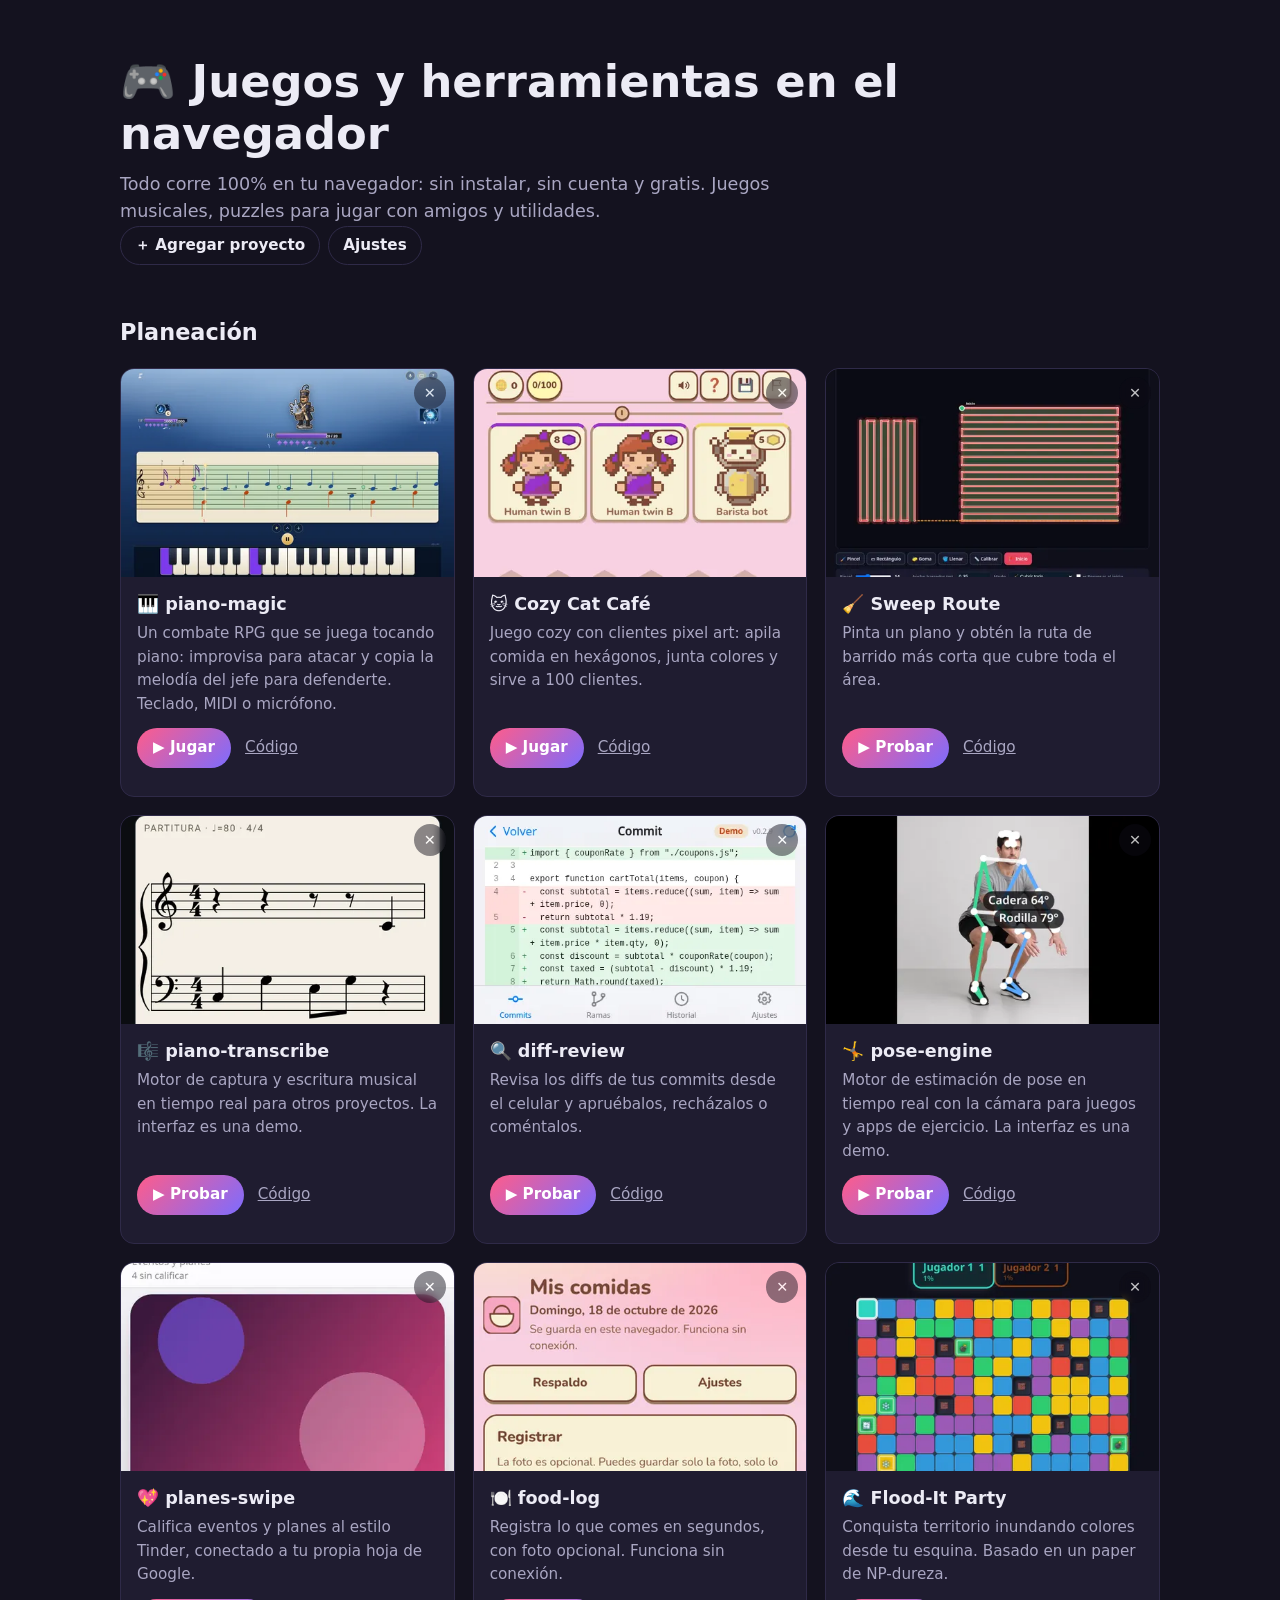
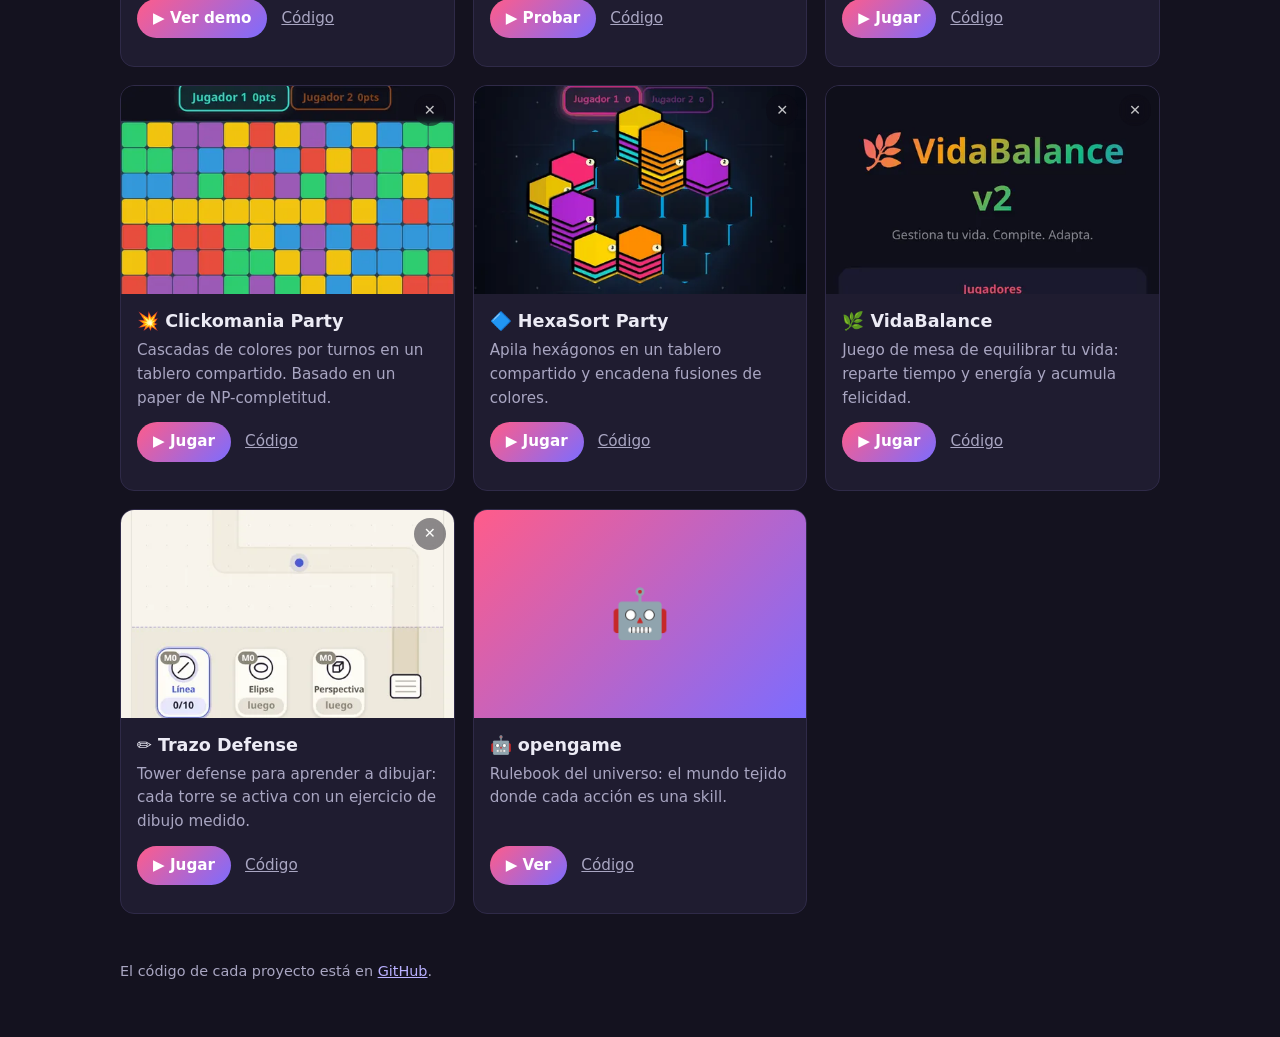
==== index.html @ 7845a895 "v20: Trono por stat y apps sin meta en Planeación" ====
<!DOCTYPE html>
<html lang="es" data-rangos="519 899 1199">
<head>
  <meta charset="utf-8">
  <meta name="viewport" content="width=device-width, initial-scale=1">
  <script>
    (function () {
      var partes = (document.documentElement.getAttribute("data-rangos") || "519 899 1199").split(/\s+/);
      var n = [];
      for (var i = 0; i < partes.length; i++) n.push(Number(partes[i]));
      var v = "completa";
      if (matchMedia("(max-width: " + n[0] + "px)").matches) v = "widget";
      else if (matchMedia("(max-width: " + n[1] + "px)").matches) v = "compacta";
      else if (matchMedia("(max-width: " + n[2] + "px)").matches) v = "media";
      document.documentElement.setAttribute("data-vista", v);
    })();
  </script>
  <script>
    (function () {
      try {
        if (localStorage.getItem("portafolio.v1.mazmorra") === "1") document.documentElement.classList.add("mazmorra");
      } catch (e) {}
    })();
  </script>
  <title>Juegos y herramientas gratis en el navegador</title>
  <meta name="description" content="Juegos y herramientas gratis en el navegador, sin instalar.">
  <link rel="canonical" href="https://juliangdeveloper.github.io/">
  <meta name="robots" content="index, follow">
  <meta name="theme-color" content="#14121f">
  <link rel="icon" href="favicon.svg" type="image/svg+xml">
  <link rel="icon" href="favicon-32.png" sizes="32x32" type="image/png">
  <link rel="apple-touch-icon" href="apple-touch-icon.png">
  <meta property="og:type" content="website">
  <meta property="og:locale" content="es_ES">
  <meta property="og:site_name" content="Juegos y herramientas en el navegador">
  <meta property="og:title" content="Juegos y herramientas gratis en el navegador">
  <meta property="og:description" content="Juegos y herramientas gratis en el navegador, sin instalar.">
  <meta property="og:url" content="https://juliangdeveloper.github.io/">
  <meta property="og:image" content="https://juliangdeveloper.github.io/og.jpg">
  <meta property="og:image:width" content="1200">
  <meta property="og:image:height" content="630">
  <meta property="og:image:alt" content="Juegos y herramientas en el navegador">
  <meta name="twitter:card" content="summary_large_image">
  <meta name="twitter:title" content="Juegos y herramientas gratis en el navegador">
  <meta name="twitter:description" content="Juegos y herramientas gratis en el navegador, sin instalar.">
  <meta name="twitter:image" content="https://juliangdeveloper.github.io/og.jpg">
  <link rel="stylesheet" href="styles.css?v=20">
  <script src="config.js?v=20" defer></script>
  <script src="portafolio.js?v=20" defer></script>
  <script src="proyecto.js?v=20" defer></script>
  <script src="aviso.js?v=20" defer></script>
  <script src="vistas.js?v=20" defer></script>
  <script src="mazmorra.js?v=20" defer></script>
  <script>if (window.top !== window.self) window.top.location.replace(location.href);</script>
</head>
<body>
  <header class="hero">
    <h1><span aria-hidden="true">🎮</span> Juegos y herramientas en el navegador</h1>
    <p>Todo corre 100% en tu navegador: sin instalar, sin cuenta y gratis. Juegos musicales, puzzles para jugar con amigos y utilidades.</p>
  </header>
  <main>
    <div class="fases">
    <section class="fase" data-fase="1" data-base aria-labelledby="fase-1">
      <h2 id="fase-1">Planeación</h2>
      <ul class="grid">
      <li class="card" data-app="piano-magic">
        <a class="thumb" href="/app/?app=piano-magic" tabindex="-1" aria-hidden="true"><img src="img/piano-magic.webp" alt="" width="480" height="300" loading="lazy" decoding="async"></a>
        <h3><span aria-hidden="true">🎹</span> piano-magic</h3>
        <p>Un combate RPG que se juega tocando piano: improvisa para atacar y copia la melodía del jefe para defenderte. Teclado, MIDI o micrófono.</p>
        <p class="links"><a class="btn" href="/app/?app=piano-magic">▶ Jugar</a> <a class="code" href="https://github.com/juliangdeveloper/piano-magic">Código</a></p>
      </li>
      <li class="card" data-app="cozy-cat-cafe">
        <a class="thumb" href="/app/?app=cozy-cat-cafe" tabindex="-1" aria-hidden="true"><img src="img/cozy-cat-cafe.webp" alt="" width="480" height="300" loading="lazy" decoding="async"></a>
        <h3><span aria-hidden="true">🐱</span> Cozy Cat Café</h3>
        <p>Juego cozy con clientes pixel art: apila comida en hexágonos, junta colores y sirve a 100 clientes.</p>
        <p class="links"><a class="btn" href="/app/?app=cozy-cat-cafe">▶ Jugar</a> <a class="code" href="https://github.com/juliangdeveloper/cozy-cat-cafe">Código</a></p>
      </li>
      <li class="card" data-app="sweep-route">
        <a class="thumb" href="/app/?app=sweep-route" tabindex="-1" aria-hidden="true"><img src="img/sweep-route.webp" alt="" width="480" height="300" loading="lazy" decoding="async"></a>
        <h3><span aria-hidden="true">🧹</span> Sweep Route</h3>
        <p>Pinta un plano y obtén la ruta de barrido más corta que cubre toda el área.</p>
        <p class="links"><a class="btn" href="/app/?app=sweep-route">▶ Probar</a> <a class="code" href="https://github.com/juliangdeveloper/sweep-route">Código</a></p>
      </li>
      <li class="card" data-app="piano-transcribe">
        <a class="thumb" href="/app/?app=piano-transcribe" tabindex="-1" aria-hidden="true"><img src="img/piano-transcribe.webp" alt="" width="480" height="300" loading="lazy" decoding="async"></a>
        <h3><span aria-hidden="true">🎼</span> piano-transcribe</h3>
        <p>Motor de captura y escritura musical en tiempo real para otros proyectos. La interfaz es una demo.</p>
        <p class="links"><a class="btn" href="/app/?app=piano-transcribe">▶ Probar</a> <a class="code" href="https://github.com/juliangdeveloper/piano-transcribe">Código</a></p>
      </li>
      <li class="card" data-app="diff-review" data-semilla="2">
        <a class="thumb" href="/app/?app=diff-review" tabindex="-1" aria-hidden="true"><img src="img/diff-review.webp" alt="" width="480" height="300" loading="lazy" decoding="async"></a>
        <h3><span aria-hidden="true">🔍</span> diff-review</h3>
        <p>Revisa los diffs de tus commits desde el celular y apruébalos, recházalos o coméntalos.</p>
        <p class="links"><a class="btn" href="/app/?app=diff-review">▶ Probar</a> <a class="code" href="https://github.com/juliangdeveloper/diff-review">Código</a></p>
      </li>
      <li class="card" data-app="pose-engine" data-semilla="3">
        <a class="thumb" href="/app/?app=pose-engine" tabindex="-1" aria-hidden="true"><img src="img/pose-engine.webp" alt="" width="480" height="300" loading="lazy" decoding="async"></a>
        <h3><span aria-hidden="true">🤸</span> pose-engine</h3>
        <p>Motor de estimación de pose en tiempo real con la cámara para juegos y apps de ejercicio. La interfaz es una demo.</p>
        <p class="links"><a class="btn" href="/app/?app=pose-engine">▶ Probar</a> <a class="code" href="https://github.com/juliangdeveloper/pose-engine">Código</a></p>
      </li>
      <li class="card" data-app="planes-swipe">
        <a class="thumb" href="/app/?app=planes-swipe" tabindex="-1" aria-hidden="true"><img src="img/planes-swipe.webp" alt="" width="480" height="300" loading="lazy" decoding="async"></a>
        <h3><span aria-hidden="true">💖</span> planes-swipe</h3>
        <p>Califica eventos y planes al estilo Tinder, conectado a tu propia hoja de Google.</p>
        <p class="links"><a class="btn" href="/app/?app=planes-swipe">▶ Ver demo</a> <a class="code" href="https://github.com/juliangdeveloper/planes-swipe">Código</a></p>
      </li>
      <li class="card" data-app="food-log">
        <a class="thumb" href="/app/?app=food-log" tabindex="-1" aria-hidden="true"><img src="img/food-log.webp" alt="" width="480" height="300" loading="lazy" decoding="async"></a>
        <h3><span aria-hidden="true">🍽️</span> food-log</h3>
        <p>Registra lo que comes en segundos, con foto opcional. Funciona sin conexión.</p>
        <p class="links"><a class="btn" href="/app/?app=food-log">▶ Probar</a> <a class="code" href="https://github.com/juliangdeveloper/food-log">Código</a></p>
      </li>
      <li class="card" data-app="floodit-party">
        <a class="thumb" href="/app/?app=floodit-party" tabindex="-1" aria-hidden="true"><img src="img/floodit-party.webp" alt="" width="480" height="300" loading="lazy" decoding="async"></a>
        <h3><span aria-hidden="true">🌊</span> Flood-It Party</h3>
        <p>Conquista territorio inundando colores desde tu esquina. Basado en un paper de NP-dureza.</p>
        <p class="links"><a class="btn" href="/app/?app=floodit-party">▶ Jugar</a> <a class="code" href="https://github.com/juliangdeveloper/floodit-party">Código</a></p>
      </li>
      <li class="card" data-app="clickomania-party">
        <a class="thumb" href="/app/?app=clickomania-party" tabindex="-1" aria-hidden="true"><img src="img/clickomania-party.webp" alt="" width="480" height="300" loading="lazy" decoding="async"></a>
        <h3><span aria-hidden="true">💥</span> Clickomania Party</h3>
        <p>Cascadas de colores por turnos en un tablero compartido. Basado en un paper de NP-completitud.</p>
        <p class="links"><a class="btn" href="/app/?app=clickomania-party">▶ Jugar</a> <a class="code" href="https://github.com/juliangdeveloper/clickomania-party">Código</a></p>
      </li>
      <li class="card" data-app="hexasort-party-v2">
        <a class="thumb" href="/app/?app=hexasort-party-v2" tabindex="-1" aria-hidden="true"><img src="img/hexasort-party-v2.webp" alt="" width="480" height="300" loading="lazy" decoding="async"></a>
        <h3><span aria-hidden="true">🔷</span> HexaSort Party</h3>
        <p>Apila hexágonos en un tablero compartido y encadena fusiones de colores.</p>
        <p class="links"><a class="btn" href="/app/?app=hexasort-party-v2">▶ Jugar</a> <a class="code" href="https://github.com/juliangdeveloper/hexasort-party-v2">Código</a></p>
      </li>
      <li class="card" data-app="vidabalance-v2">
        <a class="thumb" href="/app/?app=vidabalance-v2" tabindex="-1" aria-hidden="true"><img src="img/vidabalance-v2.webp" alt="" width="480" height="300" loading="lazy" decoding="async"></a>
        <h3><span aria-hidden="true">🌿</span> VidaBalance</h3>
        <p>Juego de mesa de equilibrar tu vida: reparte tiempo y energía y acumula felicidad.</p>
        <p class="links"><a class="btn" href="/app/?app=vidabalance-v2">▶ Jugar</a> <a class="code" href="https://github.com/juliangdeveloper/vidabalance-v2">Código</a></p>
      </li>
      <li class="card" data-app="trazo-defense" data-semilla="4">
        <a class="thumb" href="/app/?app=trazo-defense" tabindex="-1" aria-hidden="true"><img src="img/trazo-defense.webp" alt="" width="480" height="300" loading="lazy" decoding="async"></a>
        <h3><span aria-hidden="true">✏️</span> Trazo Defense</h3>
        <p>Tower defense para aprender a dibujar: cada torre se activa con un ejercicio de dibujo medido.</p>
        <p class="links"><a class="btn" href="/app/?app=trazo-defense">▶ Jugar</a> <a class="code" href="https://github.com/juliangdeveloper/trazo-defense">Código</a></p>
      </li>
      <li class="card" data-fijo data-app="opengame">
        <a class="thumb" href="/app/?app=opengame" tabindex="-1" aria-hidden="true"><span class="thumb-letra">🤖</span></a>
        <h3><span aria-hidden="true">🤖</span> opengame</h3>
        <p>Rulebook del universo: el mundo tejido donde cada acción es una skill.</p>
        <p class="links"><a class="btn" href="/app/?app=opengame">▶ Ver</a> <a class="code" href="https://github.com/juliangdeveloper/opengame">Código</a></p>
      </li>
      </ul>
    </section>
    <section class="fase" data-fase="2" hidden aria-labelledby="fase-2">
      <h2 id="fase-2">Definición</h2>
      <ul class="grid"></ul>
    </section>
    <section class="fase" data-fase="3" hidden aria-labelledby="fase-3">
      <h2 id="fase-3">Diseño</h2>
      <ul class="grid"></ul>
    </section>
    <section class="fase" data-fase="4" hidden aria-labelledby="fase-4">
      <h2 id="fase-4">Construcción</h2>
      <ul class="grid"></ul>
    </section>
    <section class="fase" data-fase="5" hidden aria-labelledby="fase-5">
      <h2 id="fase-5">Validación</h2>
      <ul class="grid"></ul>
    </section>
    <section class="fase" data-fase="6" hidden aria-labelledby="fase-6">
      <h2 id="fase-6">Lanzamiento</h2>
      <ul class="grid"></ul>
    </section>
    <section class="fase" data-fase="7" hidden aria-labelledby="fase-7">
      <h2 id="fase-7">Descartada</h2>
      <ul class="grid"></ul>
    </section>
    </div>
  </main>
  <footer>
    <p>El código de cada proyecto está en <a href="https://github.com/juliangdeveloper">GitHub</a>.</p>
  </footer>
</body>
</html>
---- styles.css ----
*{box-sizing:border-box}
:root{--bg:#14121f;--card:#1f1c30;--line:#2f2a48;--text:#ecebf5;--dim:#a9a6c2;--accent:#ff5c8a;--accent2:#7c6cff}
html{-webkit-text-size-adjust:100%}
body{margin:0;background:var(--bg);color:var(--text);font:16px/1.55 system-ui,-apple-system,"Segoe UI",Roboto,sans-serif}
a{color:#b9b0ff}
.hero,main,footer{max-width:1080px;margin:0 auto;padding:0 20px}
.hero{padding-top:56px;padding-bottom:16px}
.hero h1{font-size:clamp(1.8rem,4.5vw,2.8rem);line-height:1.15;margin:0 0 12px}
.hero p{color:var(--dim);font-size:1.1rem;max-width:680px;margin:0}
h2{font-size:1.4rem;margin:40px 0 6px}
.fases{position:relative;display:grid;gap:18px;margin:16px 0 0;grid-template-columns:repeat(auto-fill,minmax(250px,1fr))}
.fase{display:contents}
.fase[hidden]{display:none}
.fase > h2{grid-column:1 / -1;margin:18px 0 0}
.fase .grid{display:contents}
.grid{list-style:none;padding:0;margin:0}
.card{background:var(--card);border:1px solid var(--line);border-radius:14px;overflow:hidden;display:flex;flex-direction:column}
.thumb{display:block;aspect-ratio:8/5;background:#0d0c16}
.thumb img{width:100%;height:100%;object-fit:cover;display:block}
.card h3{font-size:1.1rem;margin:14px 16px 4px}
.card p{margin:0 16px 12px;color:var(--dim);font-size:.95rem}
.card .links{margin-top:auto;padding-bottom:16px;display:flex;gap:14px;align-items:center}
.btn{background:linear-gradient(135deg,var(--accent),var(--accent2));color:#fff;text-decoration:none;font-weight:700;padding:8px 16px;border-radius:999px}
.btn:hover,.btn:focus-visible{filter:brightness(1.1)}
.code{color:var(--dim)}
footer{color:var(--dim);padding-top:32px;padding-bottom:40px;font-size:.9rem}
.player{height:100vh;height:100dvh;overflow:hidden;display:flex;flex-direction:column}
.player iframe{flex:1 1 auto;width:100%;min-height:0;border:0;display:block;background:#fff}
.dock{flex:none;display:flex;align-items:center;justify-content:center;min-height:48px;padding:6px 14px;padding-bottom:calc(6px + env(safe-area-inset-bottom,0px));background:var(--card);border-top:1px solid var(--line);font-size:.9rem}
.dock a{color:var(--text);text-decoration:none}
.dock-home{display:inline-flex;align-items:center;gap:6px;padding:6px 12px;border-radius:999px;background:linear-gradient(135deg,var(--accent),var(--accent2));color:#fff;font-weight:700}
.dock-home:hover,.dock-home:focus-visible{filter:brightness(1.1)}
.card .proyecto{margin:0 16px 12px;padding:8px 10px;border:1px solid var(--line);border-radius:10px;background:rgba(255,255,255,.03);font-size:.82rem;line-height:1.35}
.card .proyecto p{margin:0;font-size:inherit}
.card .proyecto-fase{color:var(--text);font-weight:600}
.proyecto-barra{height:4px;margin:6px 0;border-radius:999px;background:var(--line);overflow:hidden}
.proyecto-barra span{display:block;height:100%;border-radius:inherit;background:linear-gradient(90deg,var(--accent),var(--accent2));transition:width .4s ease}
.card .proyecto-objetivo{color:var(--dim);display:-webkit-box;-webkit-line-clamp:2;-webkit-box-orient:vertical;overflow:hidden}
.proyecto.estado-2 .proyecto-fase{color:#ffb36b}
.proyecto.estado-4 .proyecto-fase{color:#7fe0a8}
.proyecto.descartada{opacity:.75}
.proyecto.descartada .proyecto-fase{color:var(--dim)}
.proyecto.descartada .proyecto-barra span{background:var(--dim)}
.card.en-pausa{background:#3a2e1c;border-color:#e0a45a}
@media (prefers-reduced-motion:reduce){.proyecto-barra span{transition:none}}
.card{position:relative}
.thumb{text-decoration:none}
.dejar{position:absolute;top:8px;right:8px;width:32px;height:32px;display:grid;place-items:center;padding:0;border:0;border-radius:999px;background:rgba(13,12,22,.62);color:#fff;font:inherit;font-size:.9rem;line-height:1;cursor:pointer;opacity:.75;-webkit-backdrop-filter:blur(4px);backdrop-filter:blur(4px)}
.dejar:hover,.dejar:focus-visible{opacity:1;background:rgba(13,12,22,.85)}
.hero-acciones{margin:16px 0 0}
.agregar{font:inherit;font-size:.95rem;font-weight:600;color:var(--text);background:transparent;border:1px solid var(--line);border-radius:999px;padding:7px 14px;cursor:pointer}
.agregar:hover,.agregar:focus-visible{border-color:var(--accent2);background:rgba(255,255,255,.04)}
.restaurar{font:inherit;padding:0;border:0;background:none;color:var(--dim);text-decoration:underline;text-underline-offset:2px;cursor:pointer}
.restaurar:hover,.restaurar:focus-visible{color:var(--text)}
.thumb-letra{text-decoration:none;display:grid;place-items:center;height:100%;font-size:3rem;font-weight:700;color:#fff;background:linear-gradient(135deg,var(--accent),var(--accent2))}
.thumb.icono img{object-fit:contain;padding:14%}
dialog:not([open]){display:none}
.hoja{width:min(420px,calc(100vw - 24px));max-height:calc(100vh - 24px);max-height:calc(100dvh - 24px);overflow:auto;margin:auto;padding:20px;border:1px solid var(--line);border-radius:16px;background:var(--card);color:var(--text);box-shadow:0 16px 48px rgba(0,0,0,.5)}
.hoja::backdrop{background:rgba(8,7,14,.6)}
.hoja h2{margin:0 0 12px;font-size:1.15rem}
.hoja label{display:block;margin-bottom:6px;color:var(--dim);font-size:.9rem}
.hoja input{width:100%;padding:10px 12px;font:inherit;font-size:16px;color:var(--text);background:var(--bg);border:1px solid var(--line);border-radius:10px}
.hoja input:focus{outline:2px solid var(--accent2);outline-offset:1px}
.hoja .error{min-height:1.4em;margin:8px 0 0;color:#ff8fab;font-size:.88rem;line-height:1.4}
.hoja-acciones{display:flex;justify-content:flex-end;gap:10px;margin-top:12px}
.hoja button{font:inherit;cursor:pointer}
.sec{padding:8px 16px;color:var(--text);background:transparent;border:1px solid var(--line);border-radius:999px}
button.btn{border:0}
button.btn[disabled]{opacity:.65;cursor:progress}
.aviso{position:fixed;left:50%;bottom:calc(16px + env(safe-area-inset-bottom,0px));z-index:10;display:flex;align-items:center;gap:12px;width:max-content;max-width:calc(100vw - 24px);padding:8px 10px 8px 16px;transform:translateX(-50%);background:#2a2640;border:1px solid var(--line);border-radius:999px;box-shadow:0 8px 24px rgba(0,0,0,.45);font-size:.92rem}
.aviso[hidden]{display:none}
.aviso span{min-width:0;overflow:hidden;text-overflow:ellipsis;white-space:nowrap}
.aviso button{flex:none;padding:4px 8px;font:inherit;font-weight:700;color:#b9b0ff;background:none;border:0;cursor:pointer}
.velo{position:fixed;inset:0;z-index:20;margin:0;padding:0;border:0;background:rgba(8,7,14,.72);cursor:pointer;touch-action:manipulation}
.velo[hidden]{display:none}
html[data-vista="widget"],html[data-vista="compacta"],html[data-vista="media"]{height:100%;overflow:hidden}
html[data-vista="widget"] body,html[data-vista="compacta"] body,html[data-vista="media"] body{position:fixed;inset:0;width:100%;height:100%;height:100dvh;max-height:100dvh;overflow:hidden;display:flex;flex-direction:column;overscroll-behavior:none}
html[data-vista="widget"] .hero,html[data-vista="compacta"] .hero,html[data-vista="media"] .hero{flex:none;padding-top:12px;padding-bottom:6px}
html[data-vista="widget"] .hero h1,html[data-vista="compacta"] .hero h1{font-size:1.2rem;margin-bottom:4px}
html[data-vista="media"] .hero h1{font-size:1.45rem;margin-bottom:6px}
html[data-vista="widget"] .hero > p:not(.hero-acciones),html[data-vista="compacta"] .hero > p:not(.hero-acciones),html[data-vista="media"] .hero > p:not(.hero-acciones){font-size:.82rem;line-height:1.35;display:-webkit-box;-webkit-line-clamp:2;-webkit-box-orient:vertical;overflow:hidden}
html[data-vista="widget"] .hero-acciones,html[data-vista="compacta"] .hero-acciones,html[data-vista="media"] .hero-acciones{margin:8px 0 0}
html[data-vista="widget"] main,html[data-vista="compacta"] main,html[data-vista="media"] main{flex:1 1 auto;min-height:0;overflow:hidden;display:flex;flex-direction:column;width:100%}
html[data-vista="widget"] .fases,html[data-vista="compacta"] .fases,html[data-vista="media"] .fases{flex:1 1 auto;min-height:0;min-width:0;margin:0 0 4px;overflow:auto;overscroll-behavior:contain;align-content:start}
html[data-vista="widget"] h2,html[data-vista="compacta"] h2,html[data-vista="media"] h2{flex:none;font-size:.92rem;margin:0}
html[data-vista="widget"] footer,html[data-vista="compacta"] footer,html[data-vista="media"] footer{flex:none;padding-top:4px;padding-bottom:8px;font-size:.75rem}
html[data-vista="widget"] footer p,html[data-vista="compacta"] footer p,html[data-vista="media"] footer p{margin:0}
html[data-vista="widget"] .hero,html[data-vista="widget"] main,html[data-vista="widget"] footer{padding-left:12px;padding-right:12px}
html[data-vista="widget"] .fases{gap:8px;grid-template-columns:repeat(2,minmax(0,1fr));grid-auto-rows:minmax(96px,1fr)}
html[data-vista="widget"] .fases[data-forma]{overflow:hidden;align-content:stretch}
html[data-vista="widget"] .card:not(.abierta){min-width:0;min-height:0;border-radius:16px;align-items:center;justify-content:center;text-align:center;padding:6px 8px;overflow:hidden;cursor:pointer;touch-action:manipulation;container-type:size;container-name:ficha}
.card:not(.abierta){cursor:pointer;touch-action:manipulation;-webkit-tap-highlight-color:transparent}
.card:not(.abierta):hover,.card:not(.abierta):focus-visible{border-color:var(--accent2)}
.card.en-pausa:not(.abierta):hover,.card.en-pausa:not(.abierta):focus-visible{border-color:#ffd7a1}
.card:not(.abierta):focus-visible{outline:none;box-shadow:inset 0 0 0 2px var(--accent2)}
html[data-vista="widget"] .card:not(.abierta) > .thumb,html[data-vista="widget"] .card:not(.abierta) > p,html[data-vista="widget"] .card:not(.abierta) > .proyecto,html[data-vista="widget"] .card:not(.abierta) > .dejar,html[data-vista="widget"] .card:not(.abierta) > .cerrar{display:none}
html[data-vista="widget"] .card:not(.abierta):not(:has(h3 [aria-hidden="true"])) > .thumb{display:grid;width:clamp(18px,min(40cqh,40cqw),52px);height:clamp(18px,min(40cqh,40cqw),52px);flex:none;aspect-ratio:1;border-radius:28%;margin:0 0 4px;pointer-events:none}
html[data-vista="widget"] .card:not(.abierta) .thumb-letra{font-size:clamp(10px,min(22cqh,22cqw),1.7rem)}
html[data-vista="widget"] .card:not(.abierta) h3{--e:clamp(16px,min(30cqh,28cqw),34px);flex:none;margin:0;max-width:100%;max-height:calc(var(--e) + 4px + 2.3em);font-size:clamp(.66rem,9cqw,.82rem);font-weight:600;line-height:1.15;overflow:hidden;overflow-wrap:anywhere}
html[data-vista="widget"] .card:not(.abierta):not(:has(h3 [aria-hidden="true"])) h3{max-height:2.3em}
html[data-vista="widget"] .card:not(.abierta) h3 [aria-hidden="true"]{display:block;margin-bottom:4px;font-size:var(--e);font-weight:400;line-height:1}
html[data-vista="widget"] .fases:is([data-forma="icono"],[data-forma="punto"]) .card:not(.abierta){padding:0;border-radius:12px}
html[data-vista="widget"] .fases:is([data-forma="icono"],[data-forma="punto"]) .card:not(.abierta) h3{--e:min(58cqh,58cqw);max-height:var(--e)}
html[data-vista="widget"] .fases:is([data-forma="icono"],[data-forma="punto"]) .card:not(.abierta) h3 [aria-hidden="true"]{margin:0}
html[data-vista="widget"] .fases:is([data-forma="icono"],[data-forma="punto"]) .card:not(.abierta):not(:has(h3 [aria-hidden="true"])) h3{max-height:0}
html[data-vista="widget"] .fases:is([data-forma="icono"],[data-forma="punto"]) .card:not(.abierta):not(:has(h3 [aria-hidden="true"])) > .thumb{width:min(64cqh,64cqw);height:min(64cqh,64cqw);margin:0}
html[data-vista="widget"] .fases:is([data-forma="icono"],[data-forma="punto"]) .card:not(.abierta) .thumb-letra{font-size:min(36cqh,36cqw)}
html[data-vista="widget"] .fases[data-forma="punto"] .card:not(.abierta){border-radius:3px}
html[data-vista="widget"] .fases[data-forma="punto"] .card:not(.abierta) h3{--e:min(78cqh,78cqw)}
html[data-vista="widget"] .fases[data-forma="punto"] .card:not(.abierta):not(:has(h3 [aria-hidden="true"])) > .thumb{width:min(84cqh,84cqw);height:min(84cqh,84cqw);border-radius:2px}
.hueco{visibility:hidden;pointer-events:none;min-width:0}
.card.abierta{position:fixed;z-index:21;top:50%;left:50%;transform:translate(-50%,-50%);display:flex;flex-direction:column;align-items:stretch;text-align:left;width:min(560px,calc(100vw - 40px));height:auto;max-height:calc(100vh - 40px);max-height:calc(100dvh - 40px);margin:0;padding:0;border-radius:18px;overflow:hidden;box-shadow:0 16px 48px rgba(0,0,0,.5);cursor:default;touch-action:manipulation}
html[data-vista="widget"] .card.abierta{width:calc(100vw - 20px);max-height:calc(100vh - 20px);max-height:calc(100dvh - 20px - env(safe-area-inset-top,0px) - env(safe-area-inset-bottom,0px))}
.card.abierta .thumb{display:block;flex:0 1 auto;width:100%;height:auto;min-height:0;aspect-ratio:8/5;margin:0;border-radius:0}
.card.abierta h3{flex:none;min-width:0;margin:12px 16px 4px;font-size:1.15rem;line-height:1.2;white-space:normal}
.card.abierta h3 [aria-hidden="true"]{display:inline;margin:0;font-size:1em;line-height:inherit}
.card.abierta > p:not(.links){flex:none;margin:0 16px 8px;display:-webkit-box;-webkit-line-clamp:4;-webkit-box-orient:vertical;overflow:hidden}
.card.abierta .proyecto{display:block;flex:none;margin:0 16px 8px}
.card.abierta .links{flex:none;display:flex;margin:0 16px 14px;padding:0}
.card.abierta .cerrar{position:absolute;top:8px;left:8px;z-index:2;height:32px;padding:0 12px;border:0;border-radius:999px;background:rgba(13,12,22,.72);color:#fff;font:inherit;font-size:.85rem;font-weight:700;cursor:pointer;-webkit-backdrop-filter:blur(4px);backdrop-filter:blur(4px)}
.card.abierta .cerrar:hover,.card.abierta .cerrar:focus-visible{background:rgba(13,12,22,.9)}
.card.abierta .dejar{top:8px;right:8px;z-index:2}
html[data-vista="compacta"] .fases{gap:10px;grid-template-columns:repeat(auto-fill,minmax(min(100%,200px),1fr));grid-auto-rows:minmax(64px,1fr)}
html[data-vista="compacta"] .card:not(.abierta){min-width:0;min-height:0;justify-content:center;overflow:hidden;container-type:size;container-name:celda}
html[data-vista="compacta"] .card:not(.abierta) .thumb{flex:1 1 0;width:100%;height:auto;min-height:0;aspect-ratio:auto}
html[data-vista="compacta"] .card:not(.abierta) h3{flex:none;min-width:0;margin:8px 10px 0;font-size:.95rem;line-height:1.25;white-space:nowrap;overflow:hidden;text-overflow:ellipsis}
html[data-vista="compacta"] .card:not(.abierta) > p:not(.links),html[data-vista="compacta"] .card:not(.abierta) .proyecto{display:none}
html[data-vista="compacta"] .card:not(.abierta) .links{flex:none;margin:6px 10px 10px;padding:0;gap:10px}
html[data-vista="compacta"] .card:not(.abierta) .btn{padding:5px 12px;font-size:.8rem}
html[data-vista="compacta"] .card:not(.abierta) .code{font-size:.8rem}
html[data-vista="compacta"] .card:not(.abierta) .dejar{top:6px;right:6px;width:28px;height:28px}
html[data-vista="media"] .fases{gap:10px;grid-template-columns:repeat(auto-fill,minmax(min(100%,270px),1fr));grid-auto-rows:minmax(128px,1fr)}
html[data-vista="media"] .card:not(.abierta){display:grid;grid-template-columns:minmax(0,34%) minmax(0,1fr);grid-template-rows:auto minmax(0,auto) minmax(0,1fr) auto;min-width:0;min-height:0;align-items:start;overflow:hidden;container-type:size;container-name:tarjeta}
html[data-vista="media"] .card:not(.abierta) .thumb{grid-column:1;grid-row:1 / -1;width:100%;height:100%;min-height:0;aspect-ratio:auto}
html[data-vista="media"] .card:not(.abierta) h3{grid-column:2;grid-row:1;min-width:0;margin:8px 12px 0;font-size:.98rem;white-space:nowrap;overflow:hidden;text-overflow:ellipsis}
html[data-vista="media"] .card:not(.abierta) > p:not(.links){grid-column:2;grid-row:2;min-width:0;min-height:0;margin:2px 12px 0;font-size:.8rem;line-height:1.3;overflow:hidden}
html[data-vista="media"] .card:not(.abierta) .proyecto{display:none}
html[data-vista="media"] .card:not(.abierta) .links{grid-column:2;grid-row:4;align-self:end;margin:6px 12px 10px;padding:0}
html[data-vista="media"] .card:not(.abierta) .dejar{top:6px;left:6px;right:auto}
@media (max-height:520px){
html[data-vista="widget"] .hero > p:not(.hero-acciones),html[data-vista="compacta"] .hero > p:not(.hero-acciones),html[data-vista="media"] .hero > p:not(.hero-acciones){display:none}
html[data-vista="widget"] .hero,html[data-vista="compacta"] .hero,html[data-vista="media"] .hero{padding-top:8px;padding-bottom:4px}
html[data-vista="media"] .card:not(.abierta) > p:not(.links){-webkit-line-clamp:1}
}
@media (max-height:740px){
html[data-vista="media"] .hero > p:not(.hero-acciones){display:none}
}
@container tarjeta (min-height:117px){
p:not(.links){display:-webkit-box;-webkit-line-clamp:2;-webkit-box-orient:vertical}
}
@container tarjeta (max-height:116px){
p:not(.links){display:none}
.btn{padding:5px 10px;font-size:.78rem}
.links{margin:4px 10px 8px}
}
@container celda (min-height:230px){
html[data-vista="compacta"] .card:not(.abierta) > p:not(.links){display:-webkit-box;flex:none;min-height:0;margin:4px 10px 0;font-size:.8rem;line-height:1.3;-webkit-line-clamp:2;-webkit-box-orient:vertical;overflow:hidden}
}
@container celda (min-height:290px){
html[data-vista="compacta"] .card:not(.abierta) > p:not(.links){-webkit-line-clamp:3}
}
@container celda (max-height:149.98px){
html[data-vista="compacta"] .card:not(.abierta) .thumb{position:absolute;top:0;bottom:0;left:8px;width:min(calc(100cqh - 16px),38cqw);height:min(calc(100cqh - 16px),38cqw);margin:auto 0;border-radius:10px}
html[data-vista="compacta"] .card:not(.abierta) h3,html[data-vista="compacta"] .card:not(.abierta) .links{margin-left:calc(min(calc(100cqh - 16px),38cqw) + 16px)}
html[data-vista="compacta"] .card:not(.abierta) .thumb-letra{font-size:calc(min(calc(100cqh - 16px),38cqw) * .55)}
html[data-vista="compacta"] .card:not(.abierta) h3{margin-top:0;margin-right:10px}
html[data-vista="compacta"] .card:not(.abierta) .links{margin-top:6px;margin-bottom:0}
html[data-vista="compacta"] .card:not(.abierta) .code{display:none}
html[data-vista="compacta"] .card:not(.abierta) .dejar{top:4px;left:4px;right:auto;width:22px;height:22px;font-size:.75rem}
}
.hero-acciones .ajustes{margin-left:8px}
.ajuste-fila{display:flex;align-items:center;gap:12px;min-height:44px;margin:8px 0 0;font-weight:700}
.maz-dialog input[type="checkbox"]{width:22px;height:22px;margin:0;padding:0;accent-color:var(--accent2);flex:none}
.ajuste-ayuda{margin:8px 0 0;color:var(--dim);font-size:.9rem}
.ajuste-version{margin:10px 0 0;color:var(--dim);font-size:.8rem}
.maz-lista{list-style:none;margin:12px 0 0;padding:0}
.maz-lista a{display:flex;align-items:center;min-height:44px;padding:4px 2px;text-decoration:none;border-bottom:1px solid var(--line)}
.maz-dialog{overscroll-behavior:contain}
.maz-lista a,.maz-lista .maz-fila{gap:8px}
.maz-lista .maz-fila{display:flex;align-items:center;min-height:44px;padding:4px 2px;border-bottom:1px solid var(--line)}
html.mazmorra,html.mazmorra body{height:100%;overflow:hidden}
html.mazmorra body{position:fixed;inset:0;width:100%;height:100vh;height:100dvh;max-height:100vh;max-height:100dvh;display:flex;flex-direction:column;overscroll-behavior:none;background:var(--maz-fondo,#070304)}
html.mazmorra .fases{display:none!important}
html.mazmorra .hero{flex:none;padding-top:max(8px,env(safe-area-inset-top,0px));padding-bottom:4px}
html.mazmorra .hero h1{font-size:1.05rem;line-height:1.15;margin-bottom:2px;display:-webkit-box;-webkit-line-clamp:2;-webkit-box-orient:vertical;overflow:hidden}
html.mazmorra .hero > p:not(.hero-acciones){font-size:.78rem;line-height:1.3;display:-webkit-box;-webkit-line-clamp:1;-webkit-box-orient:vertical;overflow:hidden}
html.mazmorra .hero-acciones{margin:6px 0 0}
html.mazmorra main{flex:1 1 auto;min-height:0;overflow:hidden;display:flex;flex-direction:column;width:100%;padding-left:0;padding-right:0}
html.mazmorra footer{flex:none;padding-top:4px;padding-bottom:calc(6px + env(safe-area-inset-bottom,0px))}
html.mazmorra footer p{margin:0}
.mazmorra{flex:1 1 auto;min-height:0;display:flex;flex-direction:column;overflow:hidden;color:#f3e6dc;user-select:none;-webkit-user-select:none}
.maz-placa{flex:none;display:flex;align-items:center;justify-content:center;gap:8px;margin:0 4px 4px;text-align:center;font-size:12px;letter-spacing:.16em;text-transform:uppercase;color:var(--maz-fuego,#ffb53a)}
.maz-placa-texto{min-width:0;min-height:44px;max-width:calc(100% - 52px);padding:0 8px;border:0;background:transparent;color:inherit;font:inherit;letter-spacing:inherit;text-transform:inherit;cursor:pointer;touch-action:manipulation;overflow:hidden;text-overflow:ellipsis;white-space:nowrap}
.maz-trono{flex:none;width:64px;height:80px;padding:0;border:0;background:transparent;color:inherit;cursor:pointer;touch-action:manipulation;box-shadow:none;filter:none}
.maz-trono-sprite{display:block;width:64px;height:80px;background-repeat:no-repeat;background-position:0 0;background-size:128px 80px;image-rendering:pixelated;image-rendering:crisp-edges;animation:maz-trono-frames 1200ms linear infinite}
.maz-lienzo{position:relative;flex:1 1 auto;min-height:0;overflow:hidden}
.maz-escala{width:100%;overflow:hidden;display:flex;justify-content:center}
.maz-mundo{position:relative;flex:none;width:375px}
.maz-vacio{margin:24px 16px;text-align:center;color:#f3e6dc}
.maz-sala{position:absolute;overflow:hidden}
.maz-sala canvas,.maz-pasillo{position:absolute;image-rendering:pixelated;image-rendering:crisp-edges;pointer-events:none}
.maz-sala h3{position:absolute;z-index:50;left:12px;top:6px;right:44px;margin:0;font-size:11px;font-weight:700;line-height:1.15;color:#f0e0cc;text-shadow:0 1px 2px #000;white-space:nowrap;overflow:hidden;text-overflow:ellipsis;pointer-events:none}
.maz-px{display:block;background-repeat:no-repeat;image-rendering:pixelated;image-rendering:crisp-edges;pointer-events:none;flex:none}
.maz-obj,.maz-pila,.maz-bin,.maz-fuente{position:absolute;width:76px;height:94px;margin:0;padding:0;border:0;background:transparent;color:inherit;font:inherit;text-decoration:none;cursor:pointer;touch-action:manipulation;-webkit-tap-highlight-color:transparent}
.maz-bin{width:48px;height:48px}
.maz-fuente{width:72px;height:80px;overflow:hidden}
.maz-pila{overflow:hidden}
.maz-obj:focus-visible,.maz-pila:focus-visible,.maz-bin:focus-visible,.maz-fuente:focus-visible,.maz-trono:focus-visible,.maz-stat:focus-visible{outline:2px solid var(--maz-fuego,#ffb53a);outline-offset:1px}
.maz-estado-0{animation:maz-pulso-suave 4.8s ease-in-out infinite}
.maz-estado-1{animation:maz-bote 3.2s ease-in-out infinite}
.maz-estado-3{animation:maz-pulso-suave 2.4s ease-in-out infinite}
.maz-estado-4,.maz-fuente{animation:maz-brillo 2.8s ease-in-out infinite}
.maz-pila{animation:maz-bote 3.6s ease-in-out infinite}
.maz-bloqueada{animation:none;filter:grayscale(.45)}
.maz-candado,.maz-pila-sprite{display:block;image-rendering:pixelated;image-rendering:crisp-edges;pointer-events:none}
.maz-candado{position:absolute;z-index:6;left:22px;top:16px;width:32px;height:32px}
.maz-pila-sprite{position:absolute;left:22px;top:18px;width:32px;height:32px}
.maz-marca{margin-left:auto;color:#e6c98a;font-size:.82rem;font-weight:700}
.aviso-meta-texto{margin:8px 0 0;color:var(--dim);font-size:.95rem;line-height:1.45}
.aviso-meta-acciones{flex-wrap:wrap;margin-top:16px}
.aviso-meta-acciones button{min-height:44px;padding:8px 14px;border-radius:999px}
.aviso-meta-acciones .btn{border:0}
.aviso-meta-copiar{min-width:9.5em}
.aviso-meta-copia{position:fixed;top:0;left:0;width:1px;height:1px;opacity:0;pointer-events:none}
.maz-pixel{--px:#2a160c;--borde:#6b5344;--papel:#e6c98a;border:8px solid var(--borde);border-radius:0;border-image-source:var(--maz-marco,none);border-image-slice:var(--maz-marco-corte,8) fill;border-image-width:8px;border-image-repeat:stretch;background:#140c08;color:#f6efe4;box-shadow:0 0 0 2px #070304,0 10px 0 rgba(0,0,0,.55);image-rendering:pixelated;image-rendering:crisp-edges;font-family:ui-monospace,"SFMono-Regular",Menlo,Consolas,"Liberation Mono",monospace}
.maz-pixel::backdrop{background:rgba(7,3,4,.72)}
.maz-pixel h2{margin:0;font-size:14px;letter-spacing:.16em;text-transform:uppercase;color:var(--maz-fuego,#ffb53a);text-shadow:0 2px 0 #000}
.maz-pixel .aviso-meta-texto,.maz-pixel .maz-ayuda{margin:10px 0 0;color:#d9c7b4;font-size:13px;line-height:1.45}
.maz-pixel button{font-family:inherit;font-size:13px;font-weight:700;border-radius:0;letter-spacing:.04em}
.maz-pixel .hoja-acciones button,.maz-boton{min-height:44px;padding:6px 12px;border:2px solid #070304;background:#3a2519;color:#f6efe4;box-shadow:inset 0 -3px 0 #1c120e,inset 0 2px 0 #6b5344;cursor:pointer;touch-action:manipulation}
.maz-pixel .hoja-acciones .btn{background:var(--papel);color:var(--px);box-shadow:inset 0 -3px 0 #b08d55,inset 0 2px 0 #fff1c9}
.maz-pixel .hoja-acciones button:active,.maz-boton:active{transform:translateY(2px)}
.maz-pixel .hoja-acciones button:focus-visible,.maz-boton:focus-visible,.maz-stat:focus-visible{outline:2px solid var(--maz-fuego,#ffb53a);outline-offset:2px}
.maz-trono-hoja[open]{display:flex;flex-direction:column;width:min(460px,calc(100vw - 16px));max-height:calc(100dvh - 16px - env(safe-area-inset-top,0px) - env(safe-area-inset-bottom,0px));padding:12px;overflow:hidden}
.maz-trono-cab{flex:none;display:flex;align-items:center;gap:10px}
.maz-trono-mini{flex:none;width:32px;height:40px;background-repeat:no-repeat;background-size:64px 40px;background-position:0 0;image-rendering:pixelated;image-rendering:crisp-edges}
.maz-trono-cuerpo{flex:1 1 auto;min-height:0;display:flex;flex-direction:column}
.maz-trono-cuerpo .maz-ayuda{flex:none;margin:8px 0}
.maz-trono-hoja .hoja-acciones{flex:none;margin-top:10px}
.maz-stats{flex:1 1 auto;min-height:0;list-style:none;margin:0;padding:2px;display:grid;grid-template-columns:repeat(auto-fill,minmax(150px,1fr));align-content:start;gap:6px;overflow-y:auto;overscroll-behavior:contain;scrollbar-width:thin}
.maz-stat{width:100%;display:grid;grid-template-columns:minmax(0,1fr) auto;grid-template-rows:auto 6px;align-items:center;gap:4px 8px;min-height:44px;padding:6px 8px;border:2px solid #070304;background:#22150f;color:#f6efe4;text-align:left;cursor:pointer;touch-action:manipulation;box-shadow:inset 0 2px 0 #4a3426,inset 0 -2px 0 #120a07}
.maz-stat:active{transform:translateY(1px)}
.maz-stat-nombre{min-width:0;overflow:hidden;text-overflow:ellipsis;white-space:nowrap;font-size:12px}
.maz-exp{flex:none;justify-self:end;padding:2px 5px;background:var(--papel,#e6c98a);color:#2a160c;font-size:11px;font-weight:700;line-height:1.2;white-space:nowrap;box-shadow:0 2px 0 #070304}
.maz-barra{grid-column:1 / -1;display:grid;grid-auto-flow:column;grid-auto-columns:1fr;gap:2px;height:6px}
.maz-barra > span{background:#3a2519}
.maz-barra > .maz-barra-on{background:var(--maz-fuego,#ffb53a);box-shadow:inset 0 -2px 0 rgba(0,0,0,.25)}
.maz-desglose-cab{flex:none;display:flex;align-items:center;gap:8px;margin:8px 0}
.maz-desglose-titulo{flex:1 1 auto;min-width:0;display:flex;align-items:center;justify-content:space-between;gap:8px;margin:0}
.maz-desglose-titulo .maz-stat-nombre{font-size:13px;font-weight:700;color:var(--maz-fuego,#ffb53a)}
.maz-desglose{grid-template-columns:1fr}
.maz-aporte{display:flex;align-items:center;gap:8px;min-height:40px;padding:4px 8px;background:#22150f;border:2px solid #070304;box-shadow:inset 0 2px 0 #4a3426}
.maz-aporte .maz-px{flex:none}
.maz-aporte-app{flex:1 1 auto;min-width:0;overflow:hidden;text-overflow:ellipsis;white-space:nowrap;font-size:12px}
.maz-fuente-tag{flex:none;padding:2px 5px;font-size:10px;font-weight:700;text-transform:uppercase;letter-spacing:.06em;border:2px solid #070304}
.maz-fuente-creacion{background:#4a3426;color:#ffd7a8}
.maz-fuente-uso{background:#2f4a2a;color:#d9f5c8}
.maz-niveles{list-style:none;margin:8px 0 0;padding:0}
.maz-nivel{display:flex;flex-wrap:wrap;align-items:center;gap:2px 8px;min-height:44px;padding:4px 0;border-bottom:1px solid var(--line)}
.maz-nivel-nombre{font-weight:700}
.maz-nivel-cond{flex-basis:100%;color:var(--dim);font-size:.82rem}
.maz-nivel-falta{margin-left:auto;color:var(--maz-fuego,#ffb53a);font-size:.82rem;font-weight:700}
.maz-nivel-cerrado{opacity:.4}
.maz-nivel-actual{animation:maz-pulso-suave 2.8s ease-in-out infinite}
.maz-sprite{position:absolute;left:6px;top:0;width:64px;height:64px;pointer-events:none}
.maz-sprite svg{width:100%;height:100%;display:block}
.maz-rotulo{position:absolute;left:0;top:68px;width:76px;height:26px;background-color:rgba(28,18,14,.9);background-repeat:no-repeat;background-size:100% 100%;z-index:2;pointer-events:none}
.maz-rotulo > span{position:absolute;left:5px;right:5px;top:4px;height:18px;overflow:hidden;display:-webkit-box;-webkit-box-orient:vertical;-webkit-line-clamp:2;word-break:break-word;overflow-wrap:anywhere;text-align:center;font-size:8px;line-height:9px;color:#f6efe4;text-shadow:0 1px 0 #140e0c}
.maz-rotulo-simple{box-shadow:inset 0 0 0 2px #6b5344}
.maz-etiqueta{position:absolute;display:grid;place-items:center;background-color:#e6c98a;background-repeat:no-repeat;background-size:100% 100%;color:#2a160c;font-size:9px;font-weight:700;line-height:1;pointer-events:none}
.maz-bestia{position:absolute;width:28px;height:28px;z-index:4;pointer-events:none}
.maz-bestia svg{width:100%;height:100%;display:block}
.maz-bestia-ceniza > .maz-px:first-child,.maz-bestia-ceniza > span:first-child{filter:saturate(.4)}
.maz-parpadeo{animation:maz-parpadeo 1.6s ease-in-out infinite}
.maz-halo-brillo{animation:maz-halo-brillo 2.8s ease-in-out infinite}
.maz-vaiven{animation:maz-vaiven 7s ease-in-out infinite;transform-origin:50% 0}
.maz-mota{animation:maz-mota 2.6s ease-in-out infinite}
@keyframes maz-parpadeo{0%,100%{opacity:.4}50%{opacity:1}}
@keyframes maz-halo-brillo{0%,100%{opacity:.55}50%{opacity:1}}
@keyframes maz-vaiven{0%,100%{transform:rotate(-2.5deg)}50%{transform:rotate(2.5deg)}}
@keyframes maz-mota{0%{opacity:0;transform:translateY(0)}40%{opacity:.9}100%{opacity:0;transform:translateY(-14px)}}
@keyframes maz-pulso-suave{0%,100%{opacity:.72}50%{opacity:1}}
@keyframes maz-bote{0%,100%{transform:translateY(0)}50%{transform:translateY(-2px)}}
@keyframes maz-brillo{0%,100%{opacity:.8}50%{opacity:1}}
@keyframes maz-trono-frames{0%,49.999%{background-position:0 0}50%,100%{background-position:-64px 0}}
html.maz-pausa .maz-parpadeo,html.maz-pausa .maz-halo-brillo,html.maz-pausa .maz-vaiven,html.maz-pausa .maz-mota,html.maz-pausa .maz-estado-0,html.maz-pausa .maz-estado-1,html.maz-pausa .maz-estado-3,html.maz-pausa .maz-estado-4,html.maz-pausa .maz-pila,html.maz-pausa .maz-fuente,html.maz-pausa .maz-trono-sprite,html.maz-pausa .maz-nivel-actual{animation-play-state:paused}
@media (prefers-reduced-motion:reduce){
.maz-parpadeo,.maz-halo-brillo,.maz-vaiven,.maz-mota,.maz-estado-0,.maz-estado-1,.maz-estado-3,.maz-estado-4,.maz-pila,.maz-fuente,.maz-trono-sprite,.maz-nivel-actual{animation:none}
.maz-parpadeo,.maz-halo-brillo,.maz-estado-0,.maz-estado-3,.maz-estado-4,.maz-fuente{opacity:.9}
.maz-mota{opacity:.75;transform:none}
}
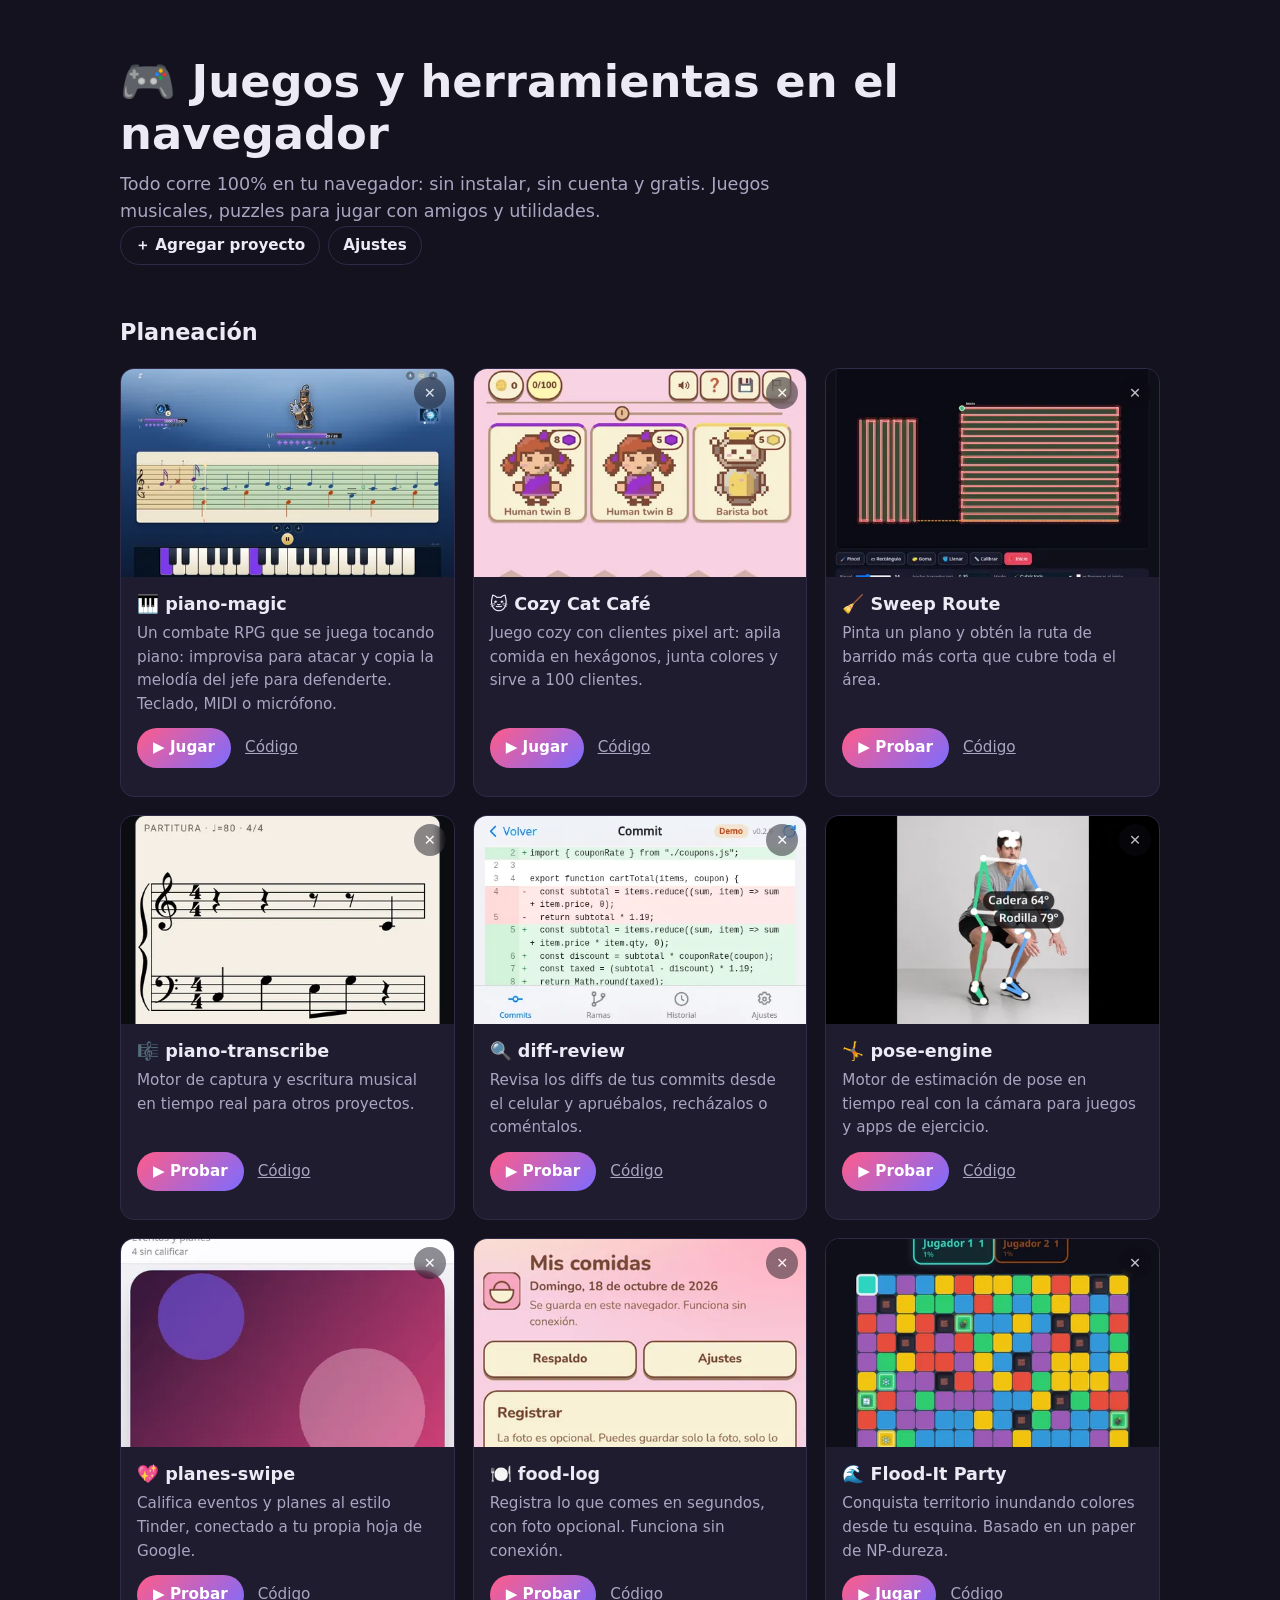
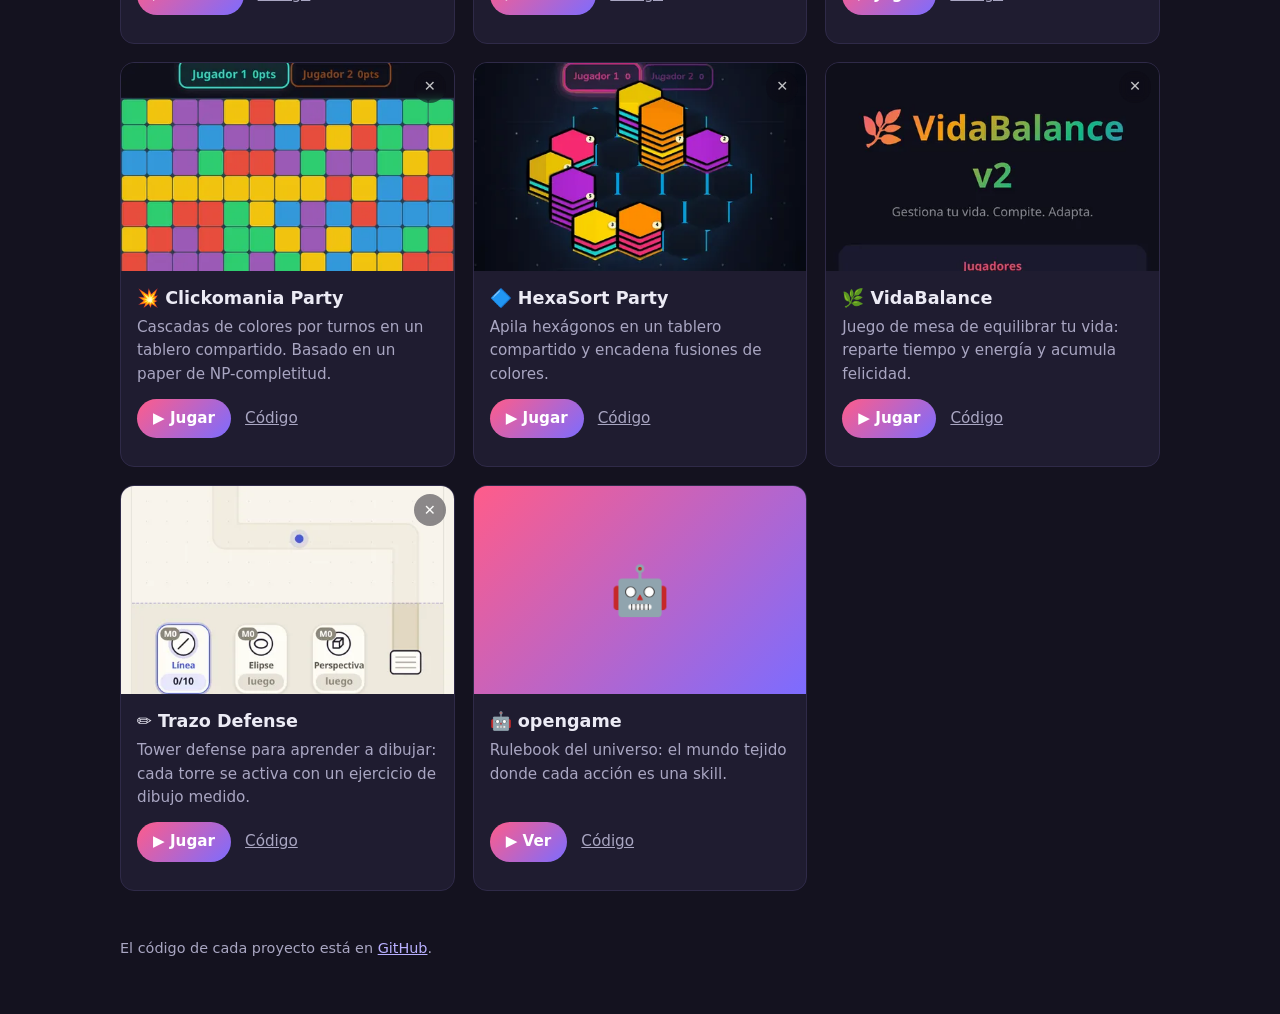
==== commit 201436a8: "v21: planes-swipe abre la app y textos de tarjetas" ====
--- a/index.html
+++ b/index.html
@@ -44,13 +44,13 @@
   <meta name="twitter:title" content="Juegos y herramientas gratis en el navegador">
   <meta name="twitter:description" content="Juegos y herramientas gratis en el navegador, sin instalar.">
   <meta name="twitter:image" content="https://juliangdeveloper.github.io/og.jpg">
-  <link rel="stylesheet" href="styles.css?v=20">
-  <script src="config.js?v=20" defer></script>
-  <script src="portafolio.js?v=20" defer></script>
-  <script src="proyecto.js?v=20" defer></script>
-  <script src="aviso.js?v=20" defer></script>
-  <script src="vistas.js?v=20" defer></script>
-  <script src="mazmorra.js?v=20" defer></script>
+  <link rel="stylesheet" href="styles.css?v=21">
+  <script src="config.js?v=21" defer></script>
+  <script src="portafolio.js?v=21" defer></script>
+  <script src="proyecto.js?v=21" defer></script>
+  <script src="aviso.js?v=21" defer></script>
+  <script src="vistas.js?v=21" defer></script>
+  <script src="mazmorra.js?v=21" defer></script>
   <script>if (window.top !== window.self) window.top.location.replace(location.href);</script>
 </head>
 <body>
@@ -84,7 +84,7 @@
       <li class="card" data-app="piano-transcribe">
         <a class="thumb" href="/app/?app=piano-transcribe" tabindex="-1" aria-hidden="true"><img src="img/piano-transcribe.webp" alt="" width="480" height="300" loading="lazy" decoding="async"></a>
         <h3><span aria-hidden="true">🎼</span> piano-transcribe</h3>
-        <p>Motor de captura y escritura musical en tiempo real para otros proyectos. La interfaz es una demo.</p>
+        <p>Motor de captura y escritura musical en tiempo real para otros proyectos.</p>
         <p class="links"><a class="btn" href="/app/?app=piano-transcribe">▶ Probar</a> <a class="code" href="https://github.com/juliangdeveloper/piano-transcribe">Código</a></p>
       </li>
       <li class="card" data-app="diff-review" data-semilla="2">
@@ -96,14 +96,14 @@
       <li class="card" data-app="pose-engine" data-semilla="3">
         <a class="thumb" href="/app/?app=pose-engine" tabindex="-1" aria-hidden="true"><img src="img/pose-engine.webp" alt="" width="480" height="300" loading="lazy" decoding="async"></a>
         <h3><span aria-hidden="true">🤸</span> pose-engine</h3>
-        <p>Motor de estimación de pose en tiempo real con la cámara para juegos y apps de ejercicio. La interfaz es una demo.</p>
+        <p>Motor de estimación de pose en tiempo real con la cámara para juegos y apps de ejercicio.</p>
         <p class="links"><a class="btn" href="/app/?app=pose-engine">▶ Probar</a> <a class="code" href="https://github.com/juliangdeveloper/pose-engine">Código</a></p>
       </li>
       <li class="card" data-app="planes-swipe">
         <a class="thumb" href="/app/?app=planes-swipe" tabindex="-1" aria-hidden="true"><img src="img/planes-swipe.webp" alt="" width="480" height="300" loading="lazy" decoding="async"></a>
         <h3><span aria-hidden="true">💖</span> planes-swipe</h3>
         <p>Califica eventos y planes al estilo Tinder, conectado a tu propia hoja de Google.</p>
-        <p class="links"><a class="btn" href="/app/?app=planes-swipe">▶ Ver demo</a> <a class="code" href="https://github.com/juliangdeveloper/planes-swipe">Código</a></p>
+        <p class="links"><a class="btn" href="/app/?app=planes-swipe">▶ Probar</a> <a class="code" href="https://github.com/juliangdeveloper/planes-swipe">Código</a></p>
       </li>
       <li class="card" data-app="food-log">
         <a class="thumb" href="/app/?app=food-log" tabindex="-1" aria-hidden="true"><img src="img/food-log.webp" alt="" width="480" height="300" loading="lazy" decoding="async"></a>
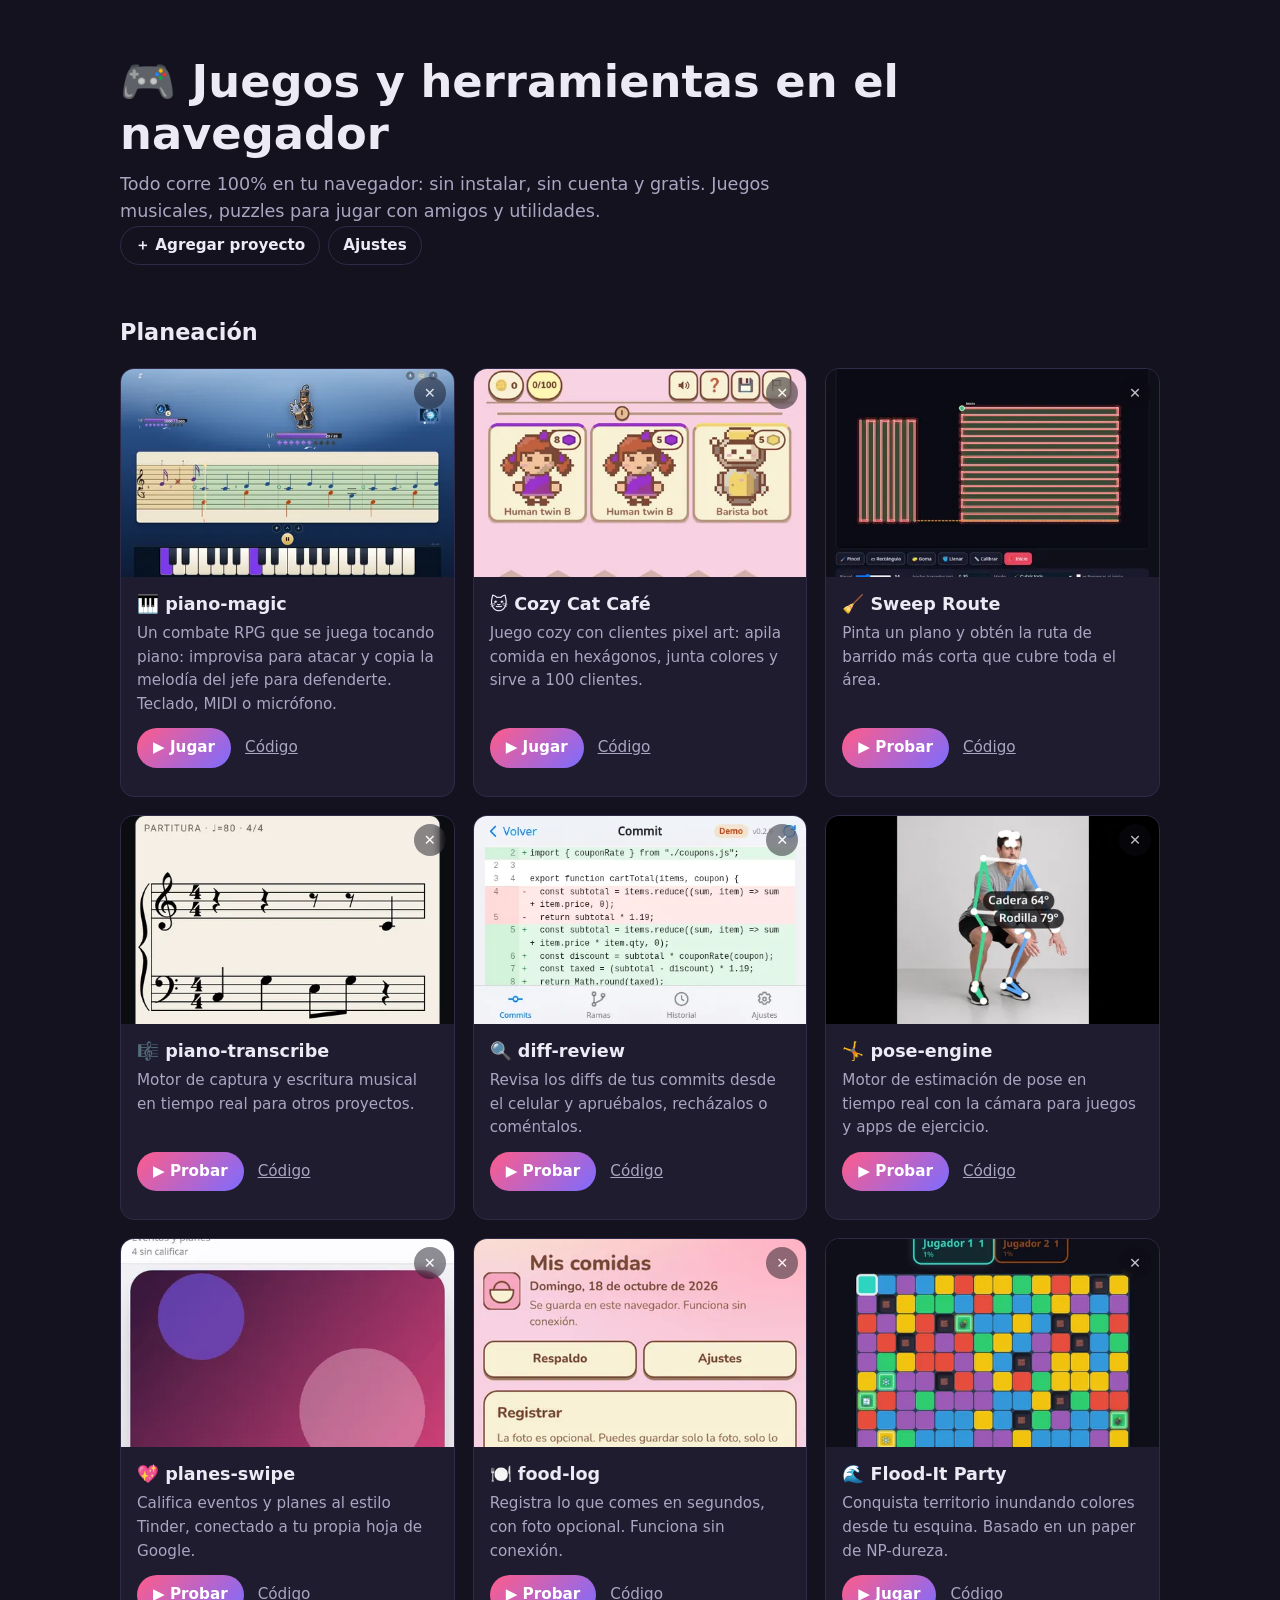
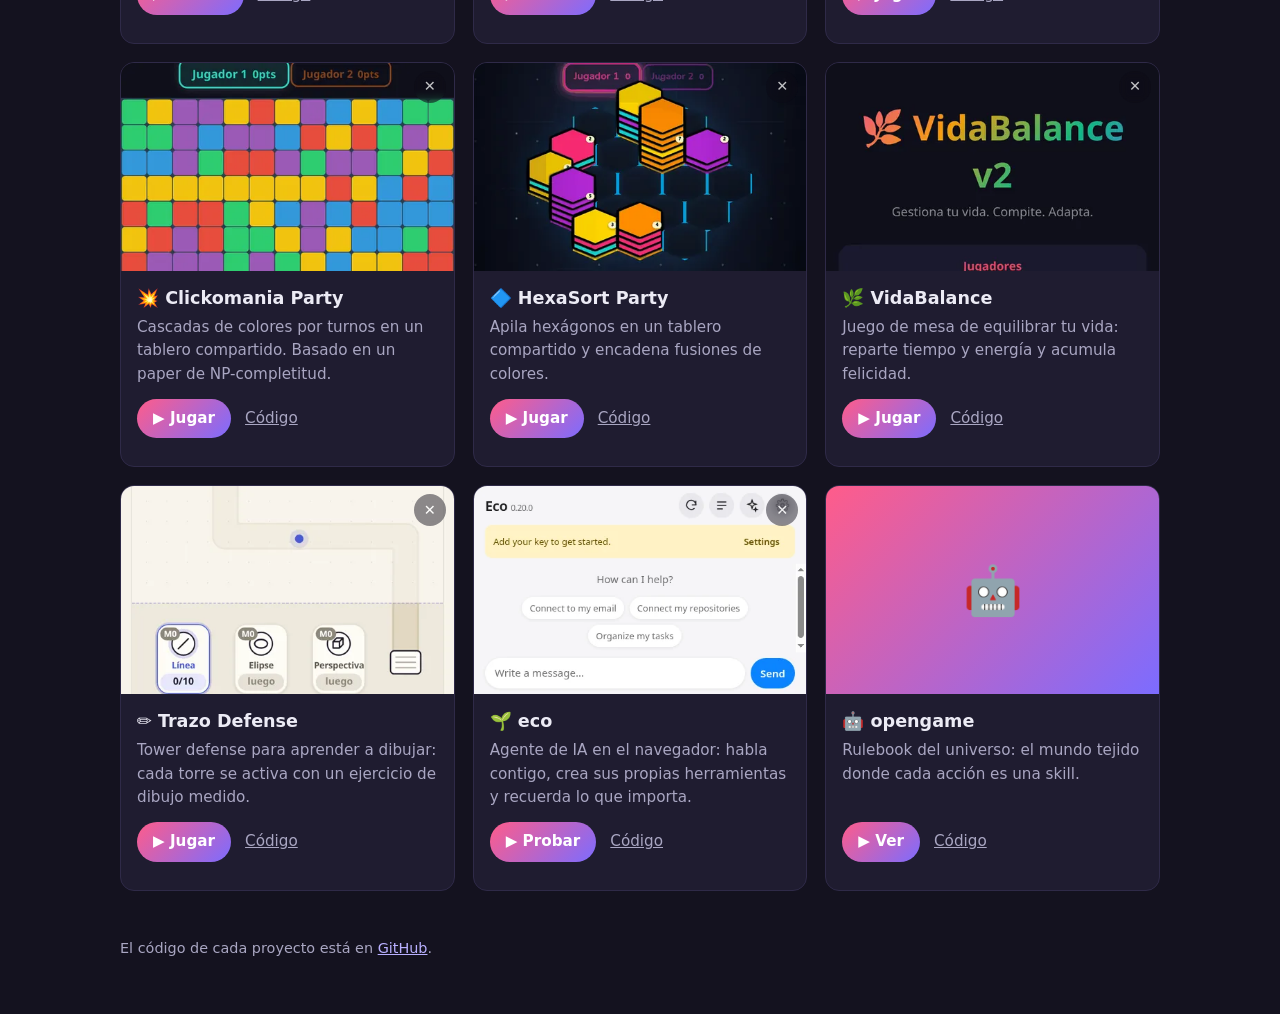
==== commit cd259cf6: "v24: agregar eco al portafolio" ====
--- a/index.html
+++ b/index.html
@@ -44,13 +44,13 @@
   <meta name="twitter:title" content="Juegos y herramientas gratis en el navegador">
   <meta name="twitter:description" content="Juegos y herramientas gratis en el navegador, sin instalar.">
   <meta name="twitter:image" content="https://juliangdeveloper.github.io/og.jpg">
-  <link rel="stylesheet" href="styles.css?v=21">
-  <script src="config.js?v=21" defer></script>
-  <script src="portafolio.js?v=21" defer></script>
-  <script src="proyecto.js?v=21" defer></script>
-  <script src="aviso.js?v=21" defer></script>
-  <script src="vistas.js?v=21" defer></script>
-  <script src="mazmorra.js?v=21" defer></script>
+  <link rel="stylesheet" href="styles.css?v=24">
+  <script src="config.js?v=24" defer></script>
+  <script src="portafolio.js?v=24" defer></script>
+  <script src="proyecto.js?v=24" defer></script>
+  <script src="aviso.js?v=24" defer></script>
+  <script src="vistas.js?v=24" defer></script>
+  <script src="mazmorra.js?v=24" defer></script>
   <script>if (window.top !== window.self) window.top.location.replace(location.href);</script>
 </head>
 <body>
@@ -141,6 +141,12 @@
         <p>Tower defense para aprender a dibujar: cada torre se activa con un ejercicio de dibujo medido.</p>
         <p class="links"><a class="btn" href="/app/?app=trazo-defense">▶ Jugar</a> <a class="code" href="https://github.com/juliangdeveloper/trazo-defense">Código</a></p>
       </li>
+      <li class="card" data-app="eco">
+        <a class="thumb" href="/app/?app=eco" tabindex="-1" aria-hidden="true"><img src="img/eco.webp" alt="" width="480" height="300" loading="lazy" decoding="async"></a>
+        <h3><span aria-hidden="true">🌱</span> eco</h3>
+        <p>Agente de IA en el navegador: habla contigo, crea sus propias herramientas y recuerda lo que importa.</p>
+        <p class="links"><a class="btn" href="/app/?app=eco">▶ Probar</a> <a class="code" href="https://github.com/juliangdeveloper/eco">Código</a></p>
+      </li>
       <li class="card" data-fijo data-app="opengame">
         <a class="thumb" href="/app/?app=opengame" tabindex="-1" aria-hidden="true"><span class="thumb-letra">🤖</span></a>
         <h3><span aria-hidden="true">🤖</span> opengame</h3>
--- a/styles.css
+++ b/styles.css
@@ -201,20 +201,17 @@
 .maz-sala canvas,.maz-pasillo{position:absolute;image-rendering:pixelated;image-rendering:crisp-edges;pointer-events:none}
 .maz-sala h3{position:absolute;z-index:50;left:12px;top:6px;right:44px;margin:0;font-size:11px;font-weight:700;line-height:1.15;color:#f0e0cc;text-shadow:0 1px 2px #000;white-space:nowrap;overflow:hidden;text-overflow:ellipsis;pointer-events:none}
 .maz-px{display:block;background-repeat:no-repeat;image-rendering:pixelated;image-rendering:crisp-edges;pointer-events:none;flex:none}
-.maz-obj,.maz-pila,.maz-bin,.maz-fuente{position:absolute;width:76px;height:94px;margin:0;padding:0;border:0;background:transparent;color:inherit;font:inherit;text-decoration:none;cursor:pointer;touch-action:manipulation;-webkit-tap-highlight-color:transparent}
+.maz-obj,.maz-bin,.maz-fuente{position:absolute;width:76px;height:94px;margin:0;padding:0;border:0;background:transparent;color:inherit;font:inherit;text-decoration:none;cursor:pointer;touch-action:manipulation;-webkit-tap-highlight-color:transparent}
 .maz-bin{width:48px;height:48px}
 .maz-fuente{width:72px;height:80px;overflow:hidden}
-.maz-pila{overflow:hidden}
-.maz-obj:focus-visible,.maz-pila:focus-visible,.maz-bin:focus-visible,.maz-fuente:focus-visible,.maz-trono:focus-visible,.maz-stat:focus-visible{outline:2px solid var(--maz-fuego,#ffb53a);outline-offset:1px}
+.maz-obj:focus-visible,.maz-bin:focus-visible,.maz-fuente:focus-visible,.maz-trono:focus-visible,.maz-stat:focus-visible{outline:2px solid var(--maz-fuego,#ffb53a);outline-offset:1px}
 .maz-estado-0{animation:maz-pulso-suave 4.8s ease-in-out infinite}
 .maz-estado-1{animation:maz-bote 3.2s ease-in-out infinite}
 .maz-estado-3{animation:maz-pulso-suave 2.4s ease-in-out infinite}
 .maz-estado-4,.maz-fuente{animation:maz-brillo 2.8s ease-in-out infinite}
-.maz-pila{animation:maz-bote 3.6s ease-in-out infinite}
 .maz-bloqueada{animation:none;filter:grayscale(.45)}
-.maz-candado,.maz-pila-sprite{display:block;image-rendering:pixelated;image-rendering:crisp-edges;pointer-events:none}
+.maz-candado{display:block;image-rendering:pixelated;image-rendering:crisp-edges;pointer-events:none}
 .maz-candado{position:absolute;z-index:6;left:22px;top:16px;width:32px;height:32px}
-.maz-pila-sprite{position:absolute;left:22px;top:18px;width:32px;height:32px}
 .maz-marca{margin-left:auto;color:#e6c98a;font-size:.82rem;font-weight:700}
 .aviso-meta-texto{margin:8px 0 0;color:var(--dim);font-size:.95rem;line-height:1.45}
 .aviso-meta-acciones{flex-wrap:wrap;margin-top:16px}
@@ -238,6 +235,7 @@
 .maz-trono-cuerpo .maz-ayuda{flex:none;margin:8px 0}
 .maz-trono-hoja .hoja-acciones{flex:none;margin-top:10px}
 .maz-stats{flex:1 1 auto;min-height:0;list-style:none;margin:0;padding:2px;display:grid;grid-template-columns:repeat(auto-fill,minmax(150px,1fr));align-content:start;gap:6px;overflow-y:auto;overscroll-behavior:contain;scrollbar-width:thin}
+.maz-stats.maz-mas{-webkit-mask-image:linear-gradient(to bottom,#000 calc(100% - 48px),transparent);mask-image:linear-gradient(to bottom,#000 calc(100% - 48px),transparent)}
 .maz-stat{width:100%;display:grid;grid-template-columns:minmax(0,1fr) auto;grid-template-rows:auto 6px;align-items:center;gap:4px 8px;min-height:44px;padding:6px 8px;border:2px solid #070304;background:#22150f;color:#f6efe4;text-align:left;cursor:pointer;touch-action:manipulation;box-shadow:inset 0 2px 0 #4a3426,inset 0 -2px 0 #120a07}
 .maz-stat:active{transform:translateY(1px)}
 .maz-stat-nombre{min-width:0;overflow:hidden;text-overflow:ellipsis;white-space:nowrap;font-size:12px}
@@ -283,9 +281,9 @@
 @keyframes maz-bote{0%,100%{transform:translateY(0)}50%{transform:translateY(-2px)}}
 @keyframes maz-brillo{0%,100%{opacity:.8}50%{opacity:1}}
 @keyframes maz-trono-frames{0%,49.999%{background-position:0 0}50%,100%{background-position:-64px 0}}
-html.maz-pausa .maz-parpadeo,html.maz-pausa .maz-halo-brillo,html.maz-pausa .maz-vaiven,html.maz-pausa .maz-mota,html.maz-pausa .maz-estado-0,html.maz-pausa .maz-estado-1,html.maz-pausa .maz-estado-3,html.maz-pausa .maz-estado-4,html.maz-pausa .maz-pila,html.maz-pausa .maz-fuente,html.maz-pausa .maz-trono-sprite,html.maz-pausa .maz-nivel-actual{animation-play-state:paused}
+html.maz-pausa .maz-parpadeo,html.maz-pausa .maz-halo-brillo,html.maz-pausa .maz-vaiven,html.maz-pausa .maz-mota,html.maz-pausa .maz-estado-0,html.maz-pausa .maz-estado-1,html.maz-pausa .maz-estado-3,html.maz-pausa .maz-estado-4,html.maz-pausa .maz-fuente,html.maz-pausa .maz-trono-sprite,html.maz-pausa .maz-nivel-actual{animation-play-state:paused}
 @media (prefers-reduced-motion:reduce){
-.maz-parpadeo,.maz-halo-brillo,.maz-vaiven,.maz-mota,.maz-estado-0,.maz-estado-1,.maz-estado-3,.maz-estado-4,.maz-pila,.maz-fuente,.maz-trono-sprite,.maz-nivel-actual{animation:none}
+.maz-parpadeo,.maz-halo-brillo,.maz-vaiven,.maz-mota,.maz-estado-0,.maz-estado-1,.maz-estado-3,.maz-estado-4,.maz-fuente,.maz-trono-sprite,.maz-nivel-actual{animation:none}
 .maz-parpadeo,.maz-halo-brillo,.maz-estado-0,.maz-estado-3,.maz-estado-4,.maz-fuente{opacity:.9}
 .maz-mota{opacity:.75;transform:none}
 }
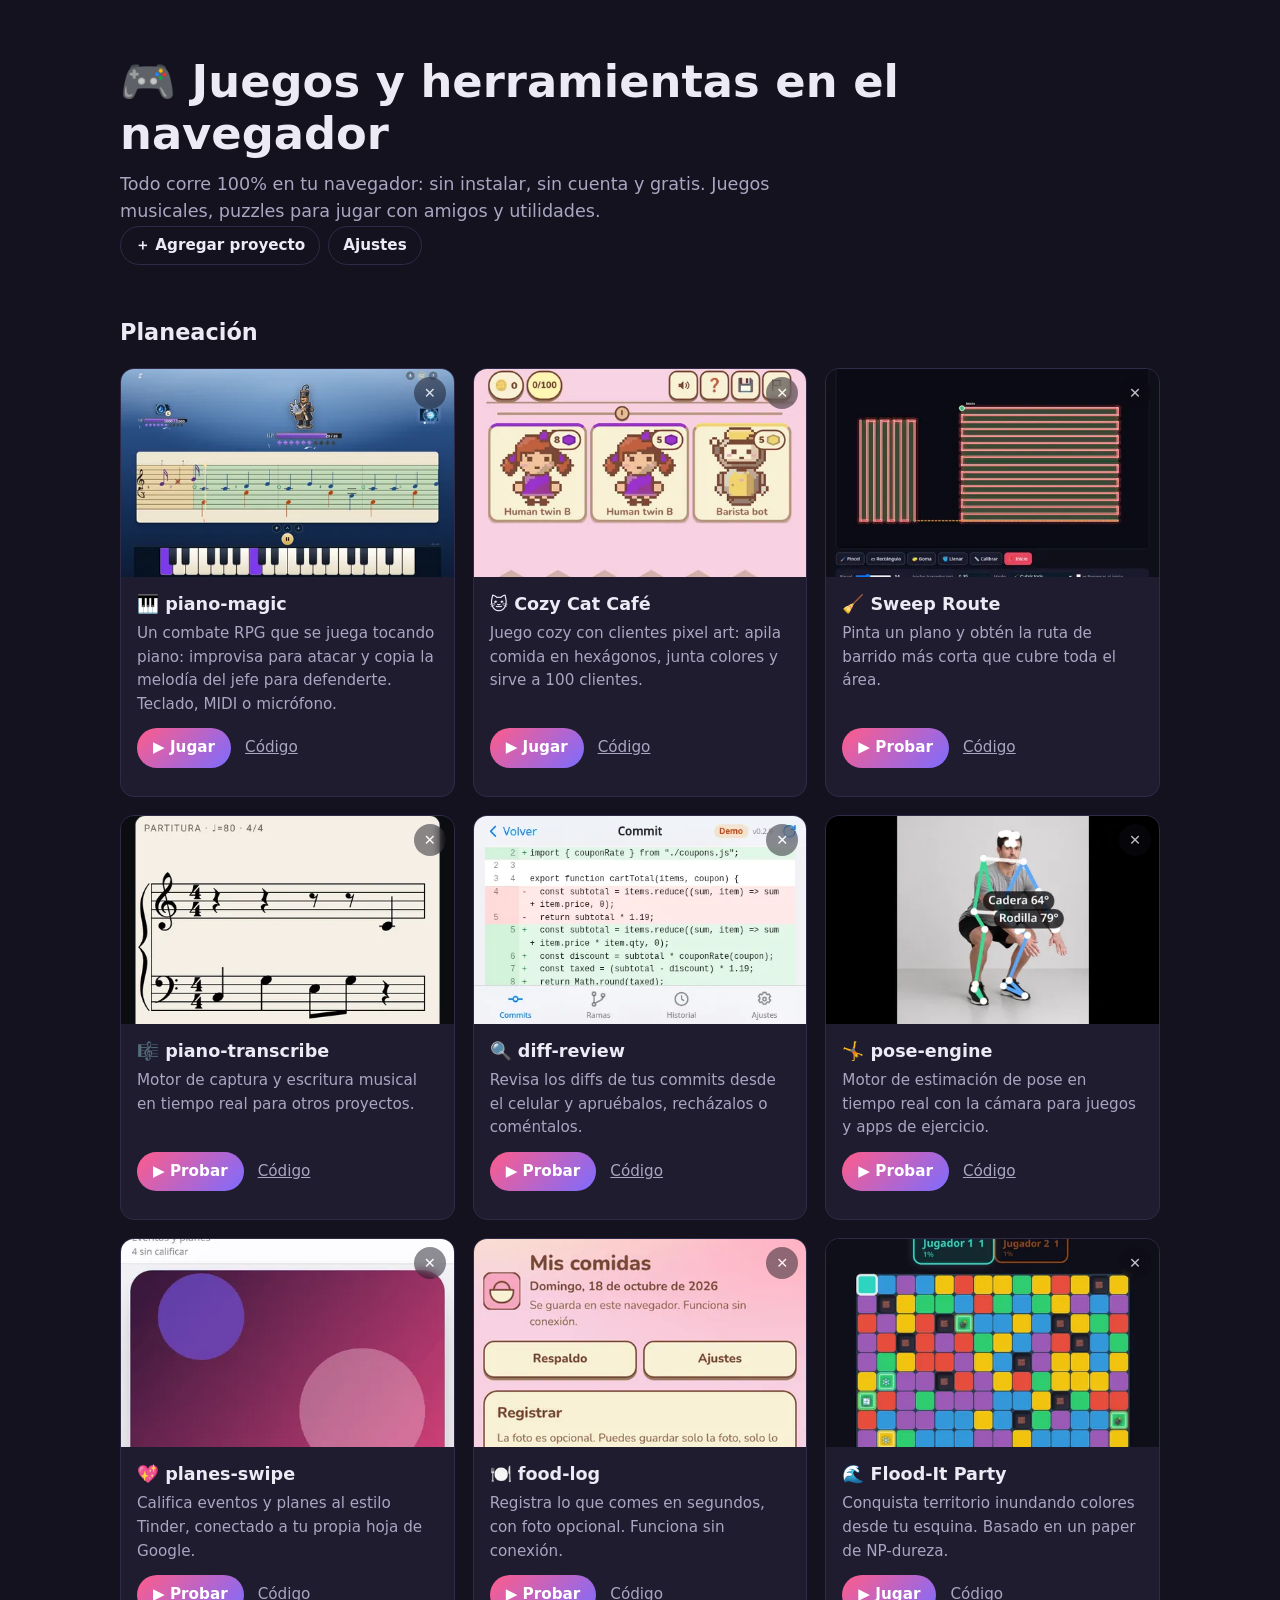
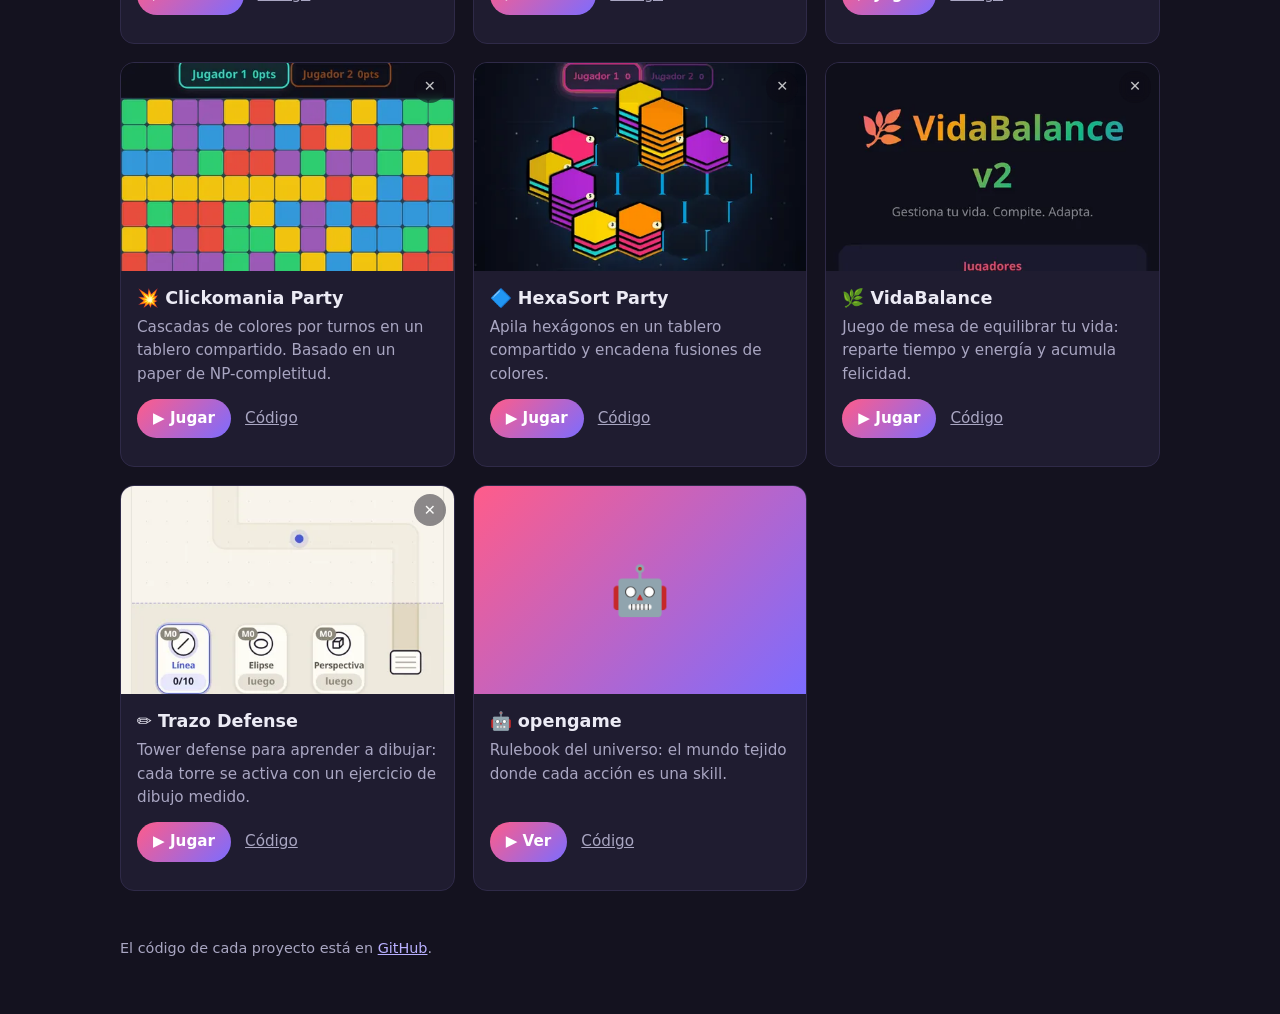
==== commit 31cad93d: "Versión 24" ====
--- a/index.html
+++ b/index.html
@@ -141,12 +141,6 @@
         <p>Tower defense para aprender a dibujar: cada torre se activa con un ejercicio de dibujo medido.</p>
         <p class="links"><a class="btn" href="/app/?app=trazo-defense">▶ Jugar</a> <a class="code" href="https://github.com/juliangdeveloper/trazo-defense">Código</a></p>
       </li>
-      <li class="card" data-app="eco">
-        <a class="thumb" href="/app/?app=eco" tabindex="-1" aria-hidden="true"><img src="img/eco.webp" alt="" width="480" height="300" loading="lazy" decoding="async"></a>
-        <h3><span aria-hidden="true">🌱</span> eco</h3>
-        <p>Agente de IA en el navegador: habla contigo, crea sus propias herramientas y recuerda lo que importa.</p>
-        <p class="links"><a class="btn" href="/app/?app=eco">▶ Probar</a> <a class="code" href="https://github.com/juliangdeveloper/eco">Código</a></p>
-      </li>
       <li class="card" data-fijo data-app="opengame">
         <a class="thumb" href="/app/?app=opengame" tabindex="-1" aria-hidden="true"><span class="thumb-letra">🤖</span></a>
         <h3><span aria-hidden="true">🤖</span> opengame</h3>
--- a/styles.css
+++ b/styles.css
@@ -193,15 +193,16 @@
 .maz-placa-texto{min-width:0;min-height:44px;max-width:calc(100% - 52px);padding:0 8px;border:0;background:transparent;color:inherit;font:inherit;letter-spacing:inherit;text-transform:inherit;cursor:pointer;touch-action:manipulation;overflow:hidden;text-overflow:ellipsis;white-space:nowrap}
 .maz-trono{flex:none;width:64px;height:80px;padding:0;border:0;background:transparent;color:inherit;cursor:pointer;touch-action:manipulation;box-shadow:none;filter:none}
 .maz-trono-sprite{display:block;width:64px;height:80px;background-repeat:no-repeat;background-position:0 0;background-size:128px 80px;image-rendering:pixelated;image-rendering:crisp-edges;animation:maz-trono-frames 1200ms linear infinite}
-.maz-lienzo{position:relative;flex:1 1 auto;min-height:0;overflow:hidden}
-.maz-escala{width:100%;overflow:hidden;display:flex;justify-content:center}
-.maz-mundo{position:relative;flex:none;width:375px}
+.maz-lienzo{position:relative;flex:1 1 auto;min-height:0;overflow:hidden;display:flex;justify-content:center;align-items:flex-start}
+.maz-escala{width:100%;max-width:100%;overflow:hidden;margin:0 auto;display:block}
+.maz-mundo{position:relative;flex:none;width:100%;max-width:100%}
 .maz-vacio{margin:24px 16px;text-align:center;color:#f3e6dc}
 .maz-sala{position:absolute;overflow:hidden}
 .maz-sala canvas,.maz-pasillo{position:absolute;image-rendering:pixelated;image-rendering:crisp-edges;pointer-events:none}
-.maz-sala h3{position:absolute;z-index:50;left:12px;top:6px;right:44px;margin:0;font-size:11px;font-weight:700;line-height:1.15;color:#f0e0cc;text-shadow:0 1px 2px #000;white-space:nowrap;overflow:hidden;text-overflow:ellipsis;pointer-events:none}
+.maz-sala h3{position:absolute;z-index:50;left:10px;top:4px;right:40px;margin:0;font-size:12px;font-weight:700;line-height:1.2;color:#f0e0cc;text-shadow:0 1px 2px #000;white-space:normal;overflow:visible;word-break:break-word;overflow-wrap:anywhere;pointer-events:none}
 .maz-px{display:block;background-repeat:no-repeat;image-rendering:pixelated;image-rendering:crisp-edges;pointer-events:none;flex:none}
-.maz-obj,.maz-bin,.maz-fuente{position:absolute;width:76px;height:94px;margin:0;padding:0;border:0;background:transparent;color:inherit;font:inherit;text-decoration:none;cursor:pointer;touch-action:manipulation;-webkit-tap-highlight-color:transparent}
+.maz-obj{position:absolute;margin:0;padding:0;border:0;background:transparent;color:inherit;font:inherit;text-decoration:none;cursor:pointer;touch-action:manipulation;-webkit-tap-highlight-color:transparent;box-sizing:border-box;overflow:hidden}
+.maz-bin,.maz-fuente{position:absolute;margin:0;padding:0;border:0;background:transparent;color:inherit;font:inherit;text-decoration:none;cursor:pointer;touch-action:manipulation;-webkit-tap-highlight-color:transparent;box-sizing:border-box;overflow:hidden}
 .maz-bin{width:48px;height:48px}
 .maz-fuente{width:72px;height:80px;overflow:hidden}
 .maz-obj:focus-visible,.maz-bin:focus-visible,.maz-fuente:focus-visible,.maz-trono:focus-visible,.maz-stat:focus-visible{outline:2px solid var(--maz-fuego,#ffb53a);outline-offset:1px}
@@ -260,10 +261,10 @@
 .maz-nivel-falta{margin-left:auto;color:var(--maz-fuego,#ffb53a);font-size:.82rem;font-weight:700}
 .maz-nivel-cerrado{opacity:.4}
 .maz-nivel-actual{animation:maz-pulso-suave 2.8s ease-in-out infinite}
-.maz-sprite{position:absolute;left:6px;top:0;width:64px;height:64px;pointer-events:none}
+.maz-sprite{position:absolute;left:6px;top:0;width:32px;height:32px;pointer-events:none}
 .maz-sprite svg{width:100%;height:100%;display:block}
-.maz-rotulo{position:absolute;left:0;top:68px;width:76px;height:26px;background-color:rgba(28,18,14,.9);background-repeat:no-repeat;background-size:100% 100%;z-index:2;pointer-events:none}
-.maz-rotulo > span{position:absolute;left:5px;right:5px;top:4px;height:18px;overflow:hidden;display:-webkit-box;-webkit-box-orient:vertical;-webkit-line-clamp:2;word-break:break-word;overflow-wrap:anywhere;text-align:center;font-size:8px;line-height:9px;color:#f6efe4;text-shadow:0 1px 0 #140e0c}
+.maz-rotulo{position:absolute;left:0;top:68px;width:68px;height:30px;background-color:rgba(28,18,14,.9);background-repeat:no-repeat;background-size:100% 100%;z-index:2;pointer-events:none;box-sizing:border-box;overflow:visible}
+.maz-rotulo > span{position:absolute;left:2px;right:2px;top:2px;bottom:2px;overflow:visible;display:block;word-break:break-word;overflow-wrap:break-word;text-align:center;font-size:var(--maz-label-fs,10px);line-height:1.2;color:#f6efe4;text-shadow:0 1px 0 #140e0c}
 .maz-rotulo-simple{box-shadow:inset 0 0 0 2px #6b5344}
 .maz-etiqueta{position:absolute;display:grid;place-items:center;background-color:#e6c98a;background-repeat:no-repeat;background-size:100% 100%;color:#2a160c;font-size:9px;font-weight:700;line-height:1;pointer-events:none}
 .maz-bestia{position:absolute;width:28px;height:28px;z-index:4;pointer-events:none}
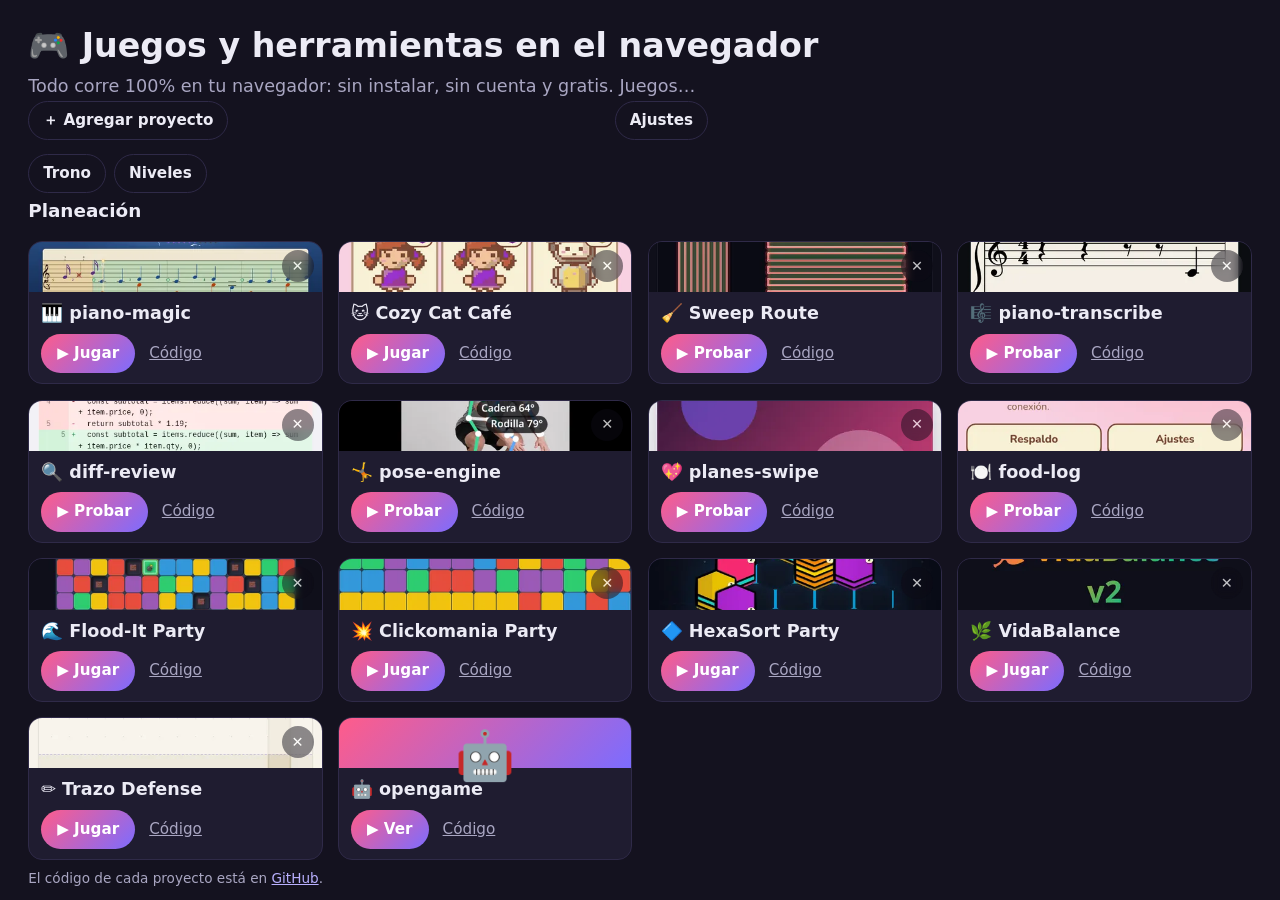
==== commit bf70e0ee: "Versión 26" ====
--- a/index.html
+++ b/index.html
@@ -18,7 +18,10 @@
   <script>
     (function () {
       try {
-        if (localStorage.getItem("portafolio.v1.mazmorra") === "1") document.documentElement.classList.add("mazmorra");
+        var m = localStorage.getItem("portafolio.v1.modo");
+        if (m !== "mazmorra" && m !== "ejecutivo") m = localStorage.getItem("portafolio.v1.mazmorra") === "1" ? "mazmorra" : "ejecutivo";
+        document.documentElement.setAttribute("data-modo", m);
+        if (m === "mazmorra") document.documentElement.classList.add("mazmorra");
       } catch (e) {}
     })();
   </script>
@@ -44,13 +47,14 @@
   <meta name="twitter:title" content="Juegos y herramientas gratis en el navegador">
   <meta name="twitter:description" content="Juegos y herramientas gratis en el navegador, sin instalar.">
   <meta name="twitter:image" content="https://juliangdeveloper.github.io/og.jpg">
-  <link rel="stylesheet" href="styles.css?v=24">
-  <script src="config.js?v=24" defer></script>
-  <script src="portafolio.js?v=24" defer></script>
-  <script src="proyecto.js?v=24" defer></script>
-  <script src="aviso.js?v=24" defer></script>
-  <script src="vistas.js?v=24" defer></script>
-  <script src="mazmorra.js?v=24" defer></script>
+  <link rel="stylesheet" href="styles.css?v=26">
+  <script src="config.js?v=26" defer></script>
+  <script src="portafolio.js?v=26" defer></script>
+  <script src="proyecto.js?v=26" defer></script>
+  <script src="panel.js?v=26" defer></script>
+  <script src="aviso.js?v=26" defer></script>
+  <script src="vistas.js?v=26" defer></script>
+  <script src="mazmorra.js?v=26" defer></script>
   <script>if (window.top !== window.self) window.top.location.replace(location.href);</script>
 </head>
 <body>
--- a/styles.css
+++ b/styles.css
@@ -3,12 +3,12 @@
 html{-webkit-text-size-adjust:100%}
 body{margin:0;background:var(--bg);color:var(--text);font:16px/1.55 system-ui,-apple-system,"Segoe UI",Roboto,sans-serif}
 a{color:#b9b0ff}
-.hero,main,footer{max-width:1080px;margin:0 auto;padding:0 20px}
-.hero{padding-top:56px;padding-bottom:16px}
+.hero,main,footer{width:100%;max-width:none;margin:0 auto;padding:0 clamp(12px,2.2vw,40px)}
+.hero{padding-top:clamp(12px,3vh,40px);padding-bottom:clamp(6px,1.5vh,16px)}
 .hero h1{font-size:clamp(1.8rem,4.5vw,2.8rem);line-height:1.15;margin:0 0 12px}
 .hero p{color:var(--dim);font-size:1.1rem;max-width:680px;margin:0}
 h2{font-size:1.4rem;margin:40px 0 6px}
-.fases{position:relative;display:grid;gap:18px;margin:16px 0 0;grid-template-columns:repeat(auto-fill,minmax(250px,1fr))}
+.fases{position:relative;display:grid;gap:clamp(10px,1.2vw,18px);margin:8px 0 0;grid-template-columns:repeat(auto-fit,minmax(min(100%,clamp(220px,18vw,360px)),1fr))}
 .fase{display:contents}
 .fase[hidden]{display:none}
 .fase > h2{grid-column:1 / -1;margin:18px 0 0}
@@ -23,7 +23,7 @@
 .btn{background:linear-gradient(135deg,var(--accent),var(--accent2));color:#fff;text-decoration:none;font-weight:700;padding:8px 16px;border-radius:999px}
 .btn:hover,.btn:focus-visible{filter:brightness(1.1)}
 .code{color:var(--dim)}
-footer{color:var(--dim);padding-top:32px;padding-bottom:40px;font-size:.9rem}
+footer{color:var(--dim);padding-top:clamp(8px,2vh,24px);padding-bottom:clamp(8px,2.5vh,28px);font-size:.9rem}
 .player{height:100vh;height:100dvh;overflow:hidden;display:flex;flex-direction:column}
 .player iframe{flex:1 1 auto;width:100%;min-height:0;border:0;display:block;background:#fff}
 .dock{flex:none;display:flex;align-items:center;justify-content:center;min-height:48px;padding:6px 14px;padding-bottom:calc(6px + env(safe-area-inset-bottom,0px));background:var(--card);border-top:1px solid var(--line);font-size:.9rem}
@@ -47,7 +47,9 @@
 .thumb{text-decoration:none}
 .dejar{position:absolute;top:8px;right:8px;width:32px;height:32px;display:grid;place-items:center;padding:0;border:0;border-radius:999px;background:rgba(13,12,22,.62);color:#fff;font:inherit;font-size:.9rem;line-height:1;cursor:pointer;opacity:.75;-webkit-backdrop-filter:blur(4px);backdrop-filter:blur(4px)}
 .dejar:hover,.dejar:focus-visible{opacity:1;background:rgba(13,12,22,.85)}
-.hero-acciones{margin:16px 0 0}
+.hero-acciones{display:flex;flex-wrap:wrap;gap:8px;align-items:center;margin:12px 0 0}
+.barra-ejecutivo{flex:none;display:flex;flex-wrap:wrap;gap:8px;align-items:center;width:100%;padding:0 clamp(12px,2.2vw,40px) 4px;min-height:32px}
+.barra-ejecutivo[hidden],html.mazmorra .barra-ejecutivo{display:none}
 .agregar{font:inherit;font-size:.95rem;font-weight:600;color:var(--text);background:transparent;border:1px solid var(--line);border-radius:999px;padding:7px 14px;cursor:pointer}
 .agregar:hover,.agregar:focus-visible{border-color:var(--accent2);background:rgba(255,255,255,.04)}
 .restaurar{font:inherit;padding:0;border:0;background:none;color:var(--dim);text-decoration:underline;text-underline-offset:2px;cursor:pointer}
@@ -73,18 +75,31 @@
 .aviso button{flex:none;padding:4px 8px;font:inherit;font-weight:700;color:#b9b0ff;background:none;border:0;cursor:pointer}
 .velo{position:fixed;inset:0;z-index:20;margin:0;padding:0;border:0;background:rgba(8,7,14,.72);cursor:pointer;touch-action:manipulation}
 .velo[hidden]{display:none}
-html[data-vista="widget"],html[data-vista="compacta"],html[data-vista="media"]{height:100%;overflow:hidden}
-html[data-vista="widget"] body,html[data-vista="compacta"] body,html[data-vista="media"] body{position:fixed;inset:0;width:100%;height:100%;height:100dvh;max-height:100dvh;overflow:hidden;display:flex;flex-direction:column;overscroll-behavior:none}
+.origen-vt{position:fixed;margin:0;padding:0;border:0;pointer-events:none;z-index:19;background:transparent}
+.panel{position:fixed;z-index:21;inset:0;display:flex;flex-direction:column;align-items:stretch;width:min(560px,calc(100vw - 40px));height:fit-content;max-height:calc(100vh - 40px);max-height:calc(100dvh - 40px);margin:auto;padding:20px 20px 16px;border:1px solid var(--line);border-radius:18px;background:var(--card);color:var(--text);box-shadow:0 16px 48px rgba(0,0,0,.5);overflow:hidden}
+html[data-vista="widget"] .panel{width:calc(100vw - 20px);max-height:calc(100vh - 20px);max-height:calc(100dvh - 20px - env(safe-area-inset-top,0px) - env(safe-area-inset-bottom,0px));padding:16px 14px 12px}
+.panel[hidden]{display:none}
+.panel > .cerrar{position:absolute;top:8px;left:8px;z-index:2;height:32px;padding:0 12px;border:0;border-radius:999px;background:rgba(13,12,22,.72);color:#fff;font:inherit;font-size:.85rem;font-weight:700;cursor:pointer;-webkit-backdrop-filter:blur(4px);backdrop-filter:blur(4px)}
+.panel > .cerrar:hover,.panel > .cerrar:focus-visible{background:rgba(13,12,22,.9)}
+.panel .panel-cuerpo{flex:1 1 auto;min-height:0;overflow:auto;overscroll-behavior:contain;display:flex;flex-direction:column;padding-top:36px}
+.panel .panel-cuerpo > h2,.panel-cuerpo h2{margin:0 0 12px;padding-top:8px;font-size:1.15rem}
+.panel.panel-trono{width:min(460px,calc(100vw - 16px));max-height:calc(100dvh - 16px - env(safe-area-inset-top,0px) - env(safe-area-inset-bottom,0px));padding:12px}
+.panel.panel-trono .panel-cuerpo{overflow:hidden}
+.panel.panel-trono .maz-trono-cuerpo{flex:1 1 auto;min-height:0;display:flex;flex-direction:column}
+html[data-vista]{height:100%;overflow:hidden}
+html[data-vista] body{position:fixed;inset:0;width:100%;height:100%;height:100dvh;max-height:100dvh;overflow:hidden;display:flex;flex-direction:column;overscroll-behavior:none}
 html[data-vista="widget"] .hero,html[data-vista="compacta"] .hero,html[data-vista="media"] .hero{flex:none;padding-top:12px;padding-bottom:6px}
 html[data-vista="widget"] .hero h1,html[data-vista="compacta"] .hero h1{font-size:1.2rem;margin-bottom:4px}
 html[data-vista="media"] .hero h1{font-size:1.45rem;margin-bottom:6px}
 html[data-vista="widget"] .hero > p:not(.hero-acciones),html[data-vista="compacta"] .hero > p:not(.hero-acciones),html[data-vista="media"] .hero > p:not(.hero-acciones){font-size:.82rem;line-height:1.35;display:-webkit-box;-webkit-line-clamp:2;-webkit-box-orient:vertical;overflow:hidden}
 html[data-vista="widget"] .hero-acciones,html[data-vista="compacta"] .hero-acciones,html[data-vista="media"] .hero-acciones{margin:8px 0 0}
-html[data-vista="widget"] main,html[data-vista="compacta"] main,html[data-vista="media"] main{flex:1 1 auto;min-height:0;overflow:hidden;display:flex;flex-direction:column;width:100%}
-html[data-vista="widget"] .fases,html[data-vista="compacta"] .fases,html[data-vista="media"] .fases{flex:1 1 auto;min-height:0;min-width:0;margin:0 0 4px;overflow:auto;overscroll-behavior:contain;align-content:start}
+html[data-vista] main{flex:1 1 auto;min-height:0;overflow:hidden;display:flex;flex-direction:column;width:100%}
+html[data-vista] .fases{flex:1 1 auto;min-height:0;min-width:0;margin:0 0 4px;overflow:hidden;overscroll-behavior:contain;align-content:stretch}
 html[data-vista="widget"] h2,html[data-vista="compacta"] h2,html[data-vista="media"] h2{flex:none;font-size:.92rem;margin:0}
-html[data-vista="widget"] footer,html[data-vista="compacta"] footer,html[data-vista="media"] footer{flex:none;padding-top:4px;padding-bottom:8px;font-size:.75rem}
-html[data-vista="widget"] footer p,html[data-vista="compacta"] footer p,html[data-vista="media"] footer p{margin:0}
+html[data-vista] footer{flex:none;padding-top:4px;padding-bottom:clamp(6px,1.2vh,16px);font-size:.75rem}
+html[data-vista] footer p{margin:0}
+html[data-vista="completa"] footer{font-size:.85rem}
+html[data-vista="widget"] .barra-ejecutivo{padding-left:12px;padding-right:12px}
 html[data-vista="widget"] .hero,html[data-vista="widget"] main,html[data-vista="widget"] footer{padding-left:12px;padding-right:12px}
 html[data-vista="widget"] .fases{gap:8px;grid-template-columns:repeat(2,minmax(0,1fr));grid-auto-rows:minmax(96px,1fr)}
 html[data-vista="widget"] .fases[data-forma]{overflow:hidden;align-content:stretch}
@@ -109,7 +124,7 @@
 html[data-vista="widget"] .fases[data-forma="punto"] .card:not(.abierta) h3{--e:min(78cqh,78cqw)}
 html[data-vista="widget"] .fases[data-forma="punto"] .card:not(.abierta):not(:has(h3 [aria-hidden="true"])) > .thumb{width:min(84cqh,84cqw);height:min(84cqh,84cqw);border-radius:2px}
 .hueco{visibility:hidden;pointer-events:none;min-width:0}
-.card.abierta{position:fixed;z-index:21;top:50%;left:50%;transform:translate(-50%,-50%);display:flex;flex-direction:column;align-items:stretch;text-align:left;width:min(560px,calc(100vw - 40px));height:auto;max-height:calc(100vh - 40px);max-height:calc(100dvh - 40px);margin:0;padding:0;border-radius:18px;overflow:hidden;box-shadow:0 16px 48px rgba(0,0,0,.5);cursor:default;touch-action:manipulation}
+.card.abierta{position:fixed;z-index:21;inset:0;display:flex;flex-direction:column;align-items:stretch;text-align:left;width:min(560px,calc(100vw - 40px));height:fit-content;max-height:calc(100vh - 40px);max-height:calc(100dvh - 40px);margin:auto;padding:0;border-radius:18px;overflow:hidden;box-shadow:0 16px 48px rgba(0,0,0,.5);cursor:default;touch-action:manipulation}
 html[data-vista="widget"] .card.abierta{width:calc(100vw - 20px);max-height:calc(100vh - 20px);max-height:calc(100dvh - 20px - env(safe-area-inset-top,0px) - env(safe-area-inset-bottom,0px))}
 .card.abierta .thumb{display:block;flex:0 1 auto;width:100%;height:auto;min-height:0;aspect-ratio:8/5;margin:0;border-radius:0}
 .card.abierta h3{flex:none;min-width:0;margin:12px 16px 4px;font-size:1.15rem;line-height:1.2;white-space:normal}
@@ -120,7 +135,10 @@
 .card.abierta .cerrar{position:absolute;top:8px;left:8px;z-index:2;height:32px;padding:0 12px;border:0;border-radius:999px;background:rgba(13,12,22,.72);color:#fff;font:inherit;font-size:.85rem;font-weight:700;cursor:pointer;-webkit-backdrop-filter:blur(4px);backdrop-filter:blur(4px)}
 .card.abierta .cerrar:hover,.card.abierta .cerrar:focus-visible{background:rgba(13,12,22,.9)}
 .card.abierta .dejar{top:8px;right:8px;z-index:2}
-html[data-vista="compacta"] .fases{gap:10px;grid-template-columns:repeat(auto-fill,minmax(min(100%,200px),1fr));grid-auto-rows:minmax(64px,1fr)}
+::view-transition-group(panel),::view-transition-old(panel),::view-transition-new(panel){animation-duration:.28s;animation-timing-function:ease}
+::view-transition-old(root),::view-transition-new(root){animation-duration:.28s}
+@media (prefers-reduced-motion:reduce){::view-transition-group(*),::view-transition-old(*),::view-transition-new(*){animation-duration:0s!important}}
+html[data-vista="compacta"] .fases{gap:clamp(8px,1.2vw,12px);grid-template-columns:repeat(auto-fit,minmax(min(100%,clamp(160px,28vw,240px)),1fr));grid-auto-rows:minmax(64px,1fr)}
 html[data-vista="compacta"] .card:not(.abierta){min-width:0;min-height:0;justify-content:center;overflow:hidden;container-type:size;container-name:celda}
 html[data-vista="compacta"] .card:not(.abierta) .thumb{flex:1 1 0;width:100%;height:auto;min-height:0;aspect-ratio:auto}
 html[data-vista="compacta"] .card:not(.abierta) h3{flex:none;min-width:0;margin:8px 10px 0;font-size:.95rem;line-height:1.25;white-space:nowrap;overflow:hidden;text-overflow:ellipsis}
@@ -129,7 +147,7 @@
 html[data-vista="compacta"] .card:not(.abierta) .btn{padding:5px 12px;font-size:.8rem}
 html[data-vista="compacta"] .card:not(.abierta) .code{font-size:.8rem}
 html[data-vista="compacta"] .card:not(.abierta) .dejar{top:6px;right:6px;width:28px;height:28px}
-html[data-vista="media"] .fases{gap:10px;grid-template-columns:repeat(auto-fill,minmax(min(100%,270px),1fr));grid-auto-rows:minmax(128px,1fr)}
+html[data-vista="media"] .fases{gap:clamp(10px,1.2vw,14px);grid-template-columns:repeat(auto-fit,minmax(min(100%,clamp(220px,22vw,300px)),1fr));grid-auto-rows:minmax(110px,1fr)}
 html[data-vista="media"] .card:not(.abierta){display:grid;grid-template-columns:minmax(0,34%) minmax(0,1fr);grid-template-rows:auto minmax(0,auto) minmax(0,1fr) auto;min-width:0;min-height:0;align-items:start;overflow:hidden;container-type:size;container-name:tarjeta}
 html[data-vista="media"] .card:not(.abierta) .thumb{grid-column:1;grid-row:1 / -1;width:100%;height:100%;min-height:0;aspect-ratio:auto}
 html[data-vista="media"] .card:not(.abierta) h3{grid-column:2;grid-row:1;min-width:0;margin:8px 12px 0;font-size:.98rem;white-space:nowrap;overflow:hidden;text-overflow:ellipsis}
@@ -168,16 +186,23 @@
 html[data-vista="compacta"] .card:not(.abierta) .code{display:none}
 html[data-vista="compacta"] .card:not(.abierta) .dejar{top:4px;left:4px;right:auto;width:22px;height:22px;font-size:.75rem}
 }
-.hero-acciones .ajustes{margin-left:8px}
+.hero-acciones .ajustes{margin-left:auto}
+.fase-pila{appearance:none;-webkit-appearance:none;font:inherit;font-weight:inherit;color:inherit;background:none;border:0;padding:0;margin:0;cursor:pointer;text-align:inherit;display:block;width:100%;max-width:100%;overflow:hidden;text-overflow:ellipsis;white-space:nowrap}
+.fase-pila:hover,.fase-pila:focus-visible{color:var(--accent2)}
+.fase-pila:focus-visible{outline:2px solid var(--accent2);outline-offset:2px}
+.modo-sel{display:flex;flex-wrap:wrap;align-items:center;gap:8px;margin:12px 0 0;padding:0;border:0;min-width:0}
+.modo-sel legend{flex:0 0 100%;margin:0 0 2px;padding:0;color:var(--dim);font-size:.9rem;font-weight:600}
+.modo-opcion{display:flex;align-items:center;gap:8px;min-height:44px;padding:0 14px;border:1px solid var(--line);border-radius:999px;font-weight:700;cursor:pointer}
+.modo-opcion:has(input:checked){border-color:var(--accent2);background:rgba(124,108,255,.14)}
+.modo-opcion input{width:18px;height:18px;margin:0;accent-color:var(--accent2)}
 .ajuste-fila{display:flex;align-items:center;gap:12px;min-height:44px;margin:8px 0 0;font-weight:700}
 .maz-dialog input[type="checkbox"]{width:22px;height:22px;margin:0;padding:0;accent-color:var(--accent2);flex:none}
 .ajuste-ayuda{margin:8px 0 0;color:var(--dim);font-size:.9rem}
 .ajuste-version{margin:10px 0 0;color:var(--dim);font-size:.8rem}
 .maz-lista{list-style:none;margin:12px 0 0;padding:0}
-.maz-lista a{display:flex;align-items:center;min-height:44px;padding:4px 2px;text-decoration:none;border-bottom:1px solid var(--line)}
+.maz-lista a,.maz-lista button.maz-fila{display:flex;align-items:center;width:100%;min-height:44px;padding:4px 2px;text-decoration:none;border:0;border-bottom:1px solid var(--line);background:transparent;color:inherit;font:inherit;text-align:left;cursor:pointer}
 .maz-dialog{overscroll-behavior:contain}
 .maz-lista a,.maz-lista .maz-fila{gap:8px}
-.maz-lista .maz-fila{display:flex;align-items:center;min-height:44px;padding:4px 2px;border-bottom:1px solid var(--line)}
 html.mazmorra,html.mazmorra body{height:100%;overflow:hidden}
 html.mazmorra body{position:fixed;inset:0;width:100%;height:100vh;height:100dvh;max-height:100vh;max-height:100dvh;display:flex;flex-direction:column;overscroll-behavior:none;background:var(--maz-fondo,#070304)}
 html.mazmorra .fases{display:none!important}
@@ -193,16 +218,17 @@
 .maz-placa-texto{min-width:0;min-height:44px;max-width:calc(100% - 52px);padding:0 8px;border:0;background:transparent;color:inherit;font:inherit;letter-spacing:inherit;text-transform:inherit;cursor:pointer;touch-action:manipulation;overflow:hidden;text-overflow:ellipsis;white-space:nowrap}
 .maz-trono{flex:none;width:64px;height:80px;padding:0;border:0;background:transparent;color:inherit;cursor:pointer;touch-action:manipulation;box-shadow:none;filter:none}
 .maz-trono-sprite{display:block;width:64px;height:80px;background-repeat:no-repeat;background-position:0 0;background-size:128px 80px;image-rendering:pixelated;image-rendering:crisp-edges;animation:maz-trono-frames 1200ms linear infinite}
-.maz-lienzo{position:relative;flex:1 1 auto;min-height:0;overflow:hidden;display:flex;justify-content:center;align-items:flex-start}
-.maz-escala{width:100%;max-width:100%;overflow:hidden;margin:0 auto;display:block}
-.maz-mundo{position:relative;flex:none;width:100%;max-width:100%}
+.maz-lienzo{position:relative;flex:1 1 auto;min-height:0;overflow:hidden}
+.maz-escala{width:100%;overflow:hidden;display:flex;justify-content:center}
+.maz-mundo{position:relative;flex:none;width:375px}
 .maz-vacio{margin:24px 16px;text-align:center;color:#f3e6dc}
 .maz-sala{position:absolute;overflow:hidden}
 .maz-sala canvas,.maz-pasillo{position:absolute;image-rendering:pixelated;image-rendering:crisp-edges;pointer-events:none}
-.maz-sala h3{position:absolute;z-index:50;left:10px;top:4px;right:40px;margin:0;font-size:12px;font-weight:700;line-height:1.2;color:#f0e0cc;text-shadow:0 1px 2px #000;white-space:normal;overflow:visible;word-break:break-word;overflow-wrap:anywhere;pointer-events:none}
+.maz-sala h3{position:absolute;z-index:50;left:12px;top:6px;right:44px;margin:0;font-size:11px;font-weight:700;line-height:1.15;color:#f0e0cc;text-shadow:0 1px 2px #000;white-space:nowrap;overflow:hidden;text-overflow:ellipsis;pointer-events:none}
+.maz-sala-pila{appearance:none;-webkit-appearance:none;font:inherit;font-weight:inherit;color:inherit;background:none;border:0;padding:0;margin:0;max-width:100%;overflow:hidden;text-overflow:ellipsis;white-space:nowrap;cursor:pointer;pointer-events:auto;letter-spacing:inherit;text-transform:inherit}
+.maz-sala-pila:focus-visible{outline:2px solid var(--maz-fuego,#ffb53a);outline-offset:1px}
 .maz-px{display:block;background-repeat:no-repeat;image-rendering:pixelated;image-rendering:crisp-edges;pointer-events:none;flex:none}
-.maz-obj{position:absolute;margin:0;padding:0;border:0;background:transparent;color:inherit;font:inherit;text-decoration:none;cursor:pointer;touch-action:manipulation;-webkit-tap-highlight-color:transparent;box-sizing:border-box;overflow:hidden}
-.maz-bin,.maz-fuente{position:absolute;margin:0;padding:0;border:0;background:transparent;color:inherit;font:inherit;text-decoration:none;cursor:pointer;touch-action:manipulation;-webkit-tap-highlight-color:transparent;box-sizing:border-box;overflow:hidden}
+.maz-obj,.maz-bin,.maz-fuente{position:absolute;width:76px;height:94px;margin:0;padding:0;border:0;background:transparent;color:inherit;font:inherit;text-decoration:none;cursor:pointer;touch-action:manipulation;-webkit-tap-highlight-color:transparent}
 .maz-bin{width:48px;height:48px}
 .maz-fuente{width:72px;height:80px;overflow:hidden}
 .maz-obj:focus-visible,.maz-bin:focus-visible,.maz-fuente:focus-visible,.maz-trono:focus-visible,.maz-stat:focus-visible{outline:2px solid var(--maz-fuego,#ffb53a);outline-offset:1px}
@@ -229,7 +255,7 @@
 .maz-pixel .hoja-acciones .btn{background:var(--papel);color:var(--px);box-shadow:inset 0 -3px 0 #b08d55,inset 0 2px 0 #fff1c9}
 .maz-pixel .hoja-acciones button:active,.maz-boton:active{transform:translateY(2px)}
 .maz-pixel .hoja-acciones button:focus-visible,.maz-boton:focus-visible,.maz-stat:focus-visible{outline:2px solid var(--maz-fuego,#ffb53a);outline-offset:2px}
-.maz-trono-hoja[open]{display:flex;flex-direction:column;width:min(460px,calc(100vw - 16px));max-height:calc(100dvh - 16px - env(safe-area-inset-top,0px) - env(safe-area-inset-bottom,0px));padding:12px;overflow:hidden}
+.panel.panel-trono,.maz-trono-hoja[open]{display:flex;flex-direction:column;width:min(460px,calc(100vw - 16px));max-height:calc(100dvh - 16px - env(safe-area-inset-top,0px) - env(safe-area-inset-bottom,0px));padding:12px;overflow:hidden}
 .maz-trono-cab{flex:none;display:flex;align-items:center;gap:10px}
 .maz-trono-mini{flex:none;width:32px;height:40px;background-repeat:no-repeat;background-size:64px 40px;background-position:0 0;image-rendering:pixelated;image-rendering:crisp-edges}
 .maz-trono-cuerpo{flex:1 1 auto;min-height:0;display:flex;flex-direction:column}
@@ -261,10 +287,10 @@
 .maz-nivel-falta{margin-left:auto;color:var(--maz-fuego,#ffb53a);font-size:.82rem;font-weight:700}
 .maz-nivel-cerrado{opacity:.4}
 .maz-nivel-actual{animation:maz-pulso-suave 2.8s ease-in-out infinite}
-.maz-sprite{position:absolute;left:6px;top:0;width:32px;height:32px;pointer-events:none}
+.maz-sprite{position:absolute;left:6px;top:0;width:64px;height:64px;pointer-events:none}
 .maz-sprite svg{width:100%;height:100%;display:block}
-.maz-rotulo{position:absolute;left:0;top:68px;width:68px;height:30px;background-color:rgba(28,18,14,.9);background-repeat:no-repeat;background-size:100% 100%;z-index:2;pointer-events:none;box-sizing:border-box;overflow:visible}
-.maz-rotulo > span{position:absolute;left:2px;right:2px;top:2px;bottom:2px;overflow:visible;display:block;word-break:break-word;overflow-wrap:break-word;text-align:center;font-size:var(--maz-label-fs,10px);line-height:1.2;color:#f6efe4;text-shadow:0 1px 0 #140e0c}
+.maz-rotulo{position:absolute;left:0;top:68px;width:76px;height:26px;background-color:rgba(28,18,14,.9);background-repeat:no-repeat;background-size:100% 100%;z-index:2;pointer-events:none}
+.maz-rotulo > span{position:absolute;left:5px;right:5px;top:4px;height:18px;overflow:hidden;display:-webkit-box;-webkit-box-orient:vertical;-webkit-line-clamp:2;word-break:break-word;overflow-wrap:anywhere;text-align:center;font-size:8px;line-height:9px;color:#f6efe4;text-shadow:0 1px 0 #140e0c}
 .maz-rotulo-simple{box-shadow:inset 0 0 0 2px #6b5344}
 .maz-etiqueta{position:absolute;display:grid;place-items:center;background-color:#e6c98a;background-repeat:no-repeat;background-size:100% 100%;color:#2a160c;font-size:9px;font-weight:700;line-height:1;pointer-events:none}
 .maz-bestia{position:absolute;width:28px;height:28px;z-index:4;pointer-events:none}
@@ -288,3 +314,18 @@
 .maz-parpadeo,.maz-halo-brillo,.maz-estado-0,.maz-estado-3,.maz-estado-4,.maz-fuente{opacity:.9}
 .maz-mota{opacity:.75;transform:none}
 }
+html[data-vista="completa"] .hero{flex:none}
+html[data-vista="completa"] .hero h1{font-size:clamp(1.6rem,2.6vw,2.4rem);margin-bottom:8px}
+html[data-vista="completa"] .fases{gap:clamp(12px,1.2vw,18px);grid-template-columns:repeat(auto-fit,minmax(min(100%,clamp(240px,18vw,360px)),1fr));align-content:stretch}
+html[data-vista="completa"] h2{font-size:1.15rem;margin:0}
+
+@media (max-height:920px){
+html[data-vista="completa"] .hero > p:not(.hero-acciones){display:-webkit-box;-webkit-line-clamp:1;-webkit-box-orient:vertical;overflow:hidden}
+}
+
+html[data-vista="completa"] .card:not(.abierta){min-height:0;overflow:hidden}
+html[data-vista="completa"] .card:not(.abierta) .thumb{flex:1 1 auto;min-height:0;height:auto;aspect-ratio:auto}
+html[data-vista="completa"] .card:not(.abierta) h3{flex:none;min-width:0;margin:8px 12px 0;white-space:nowrap;overflow:hidden;text-overflow:ellipsis}
+html[data-vista="completa"] .card:not(.abierta) > p:not(.links){display:none}
+html[data-vista="completa"] .card:not(.abierta) .links{flex:none;margin:6px 12px 10px;padding:0}
+html[data-vista="completa"] .card:not(.abierta) .dejar{z-index:2}
